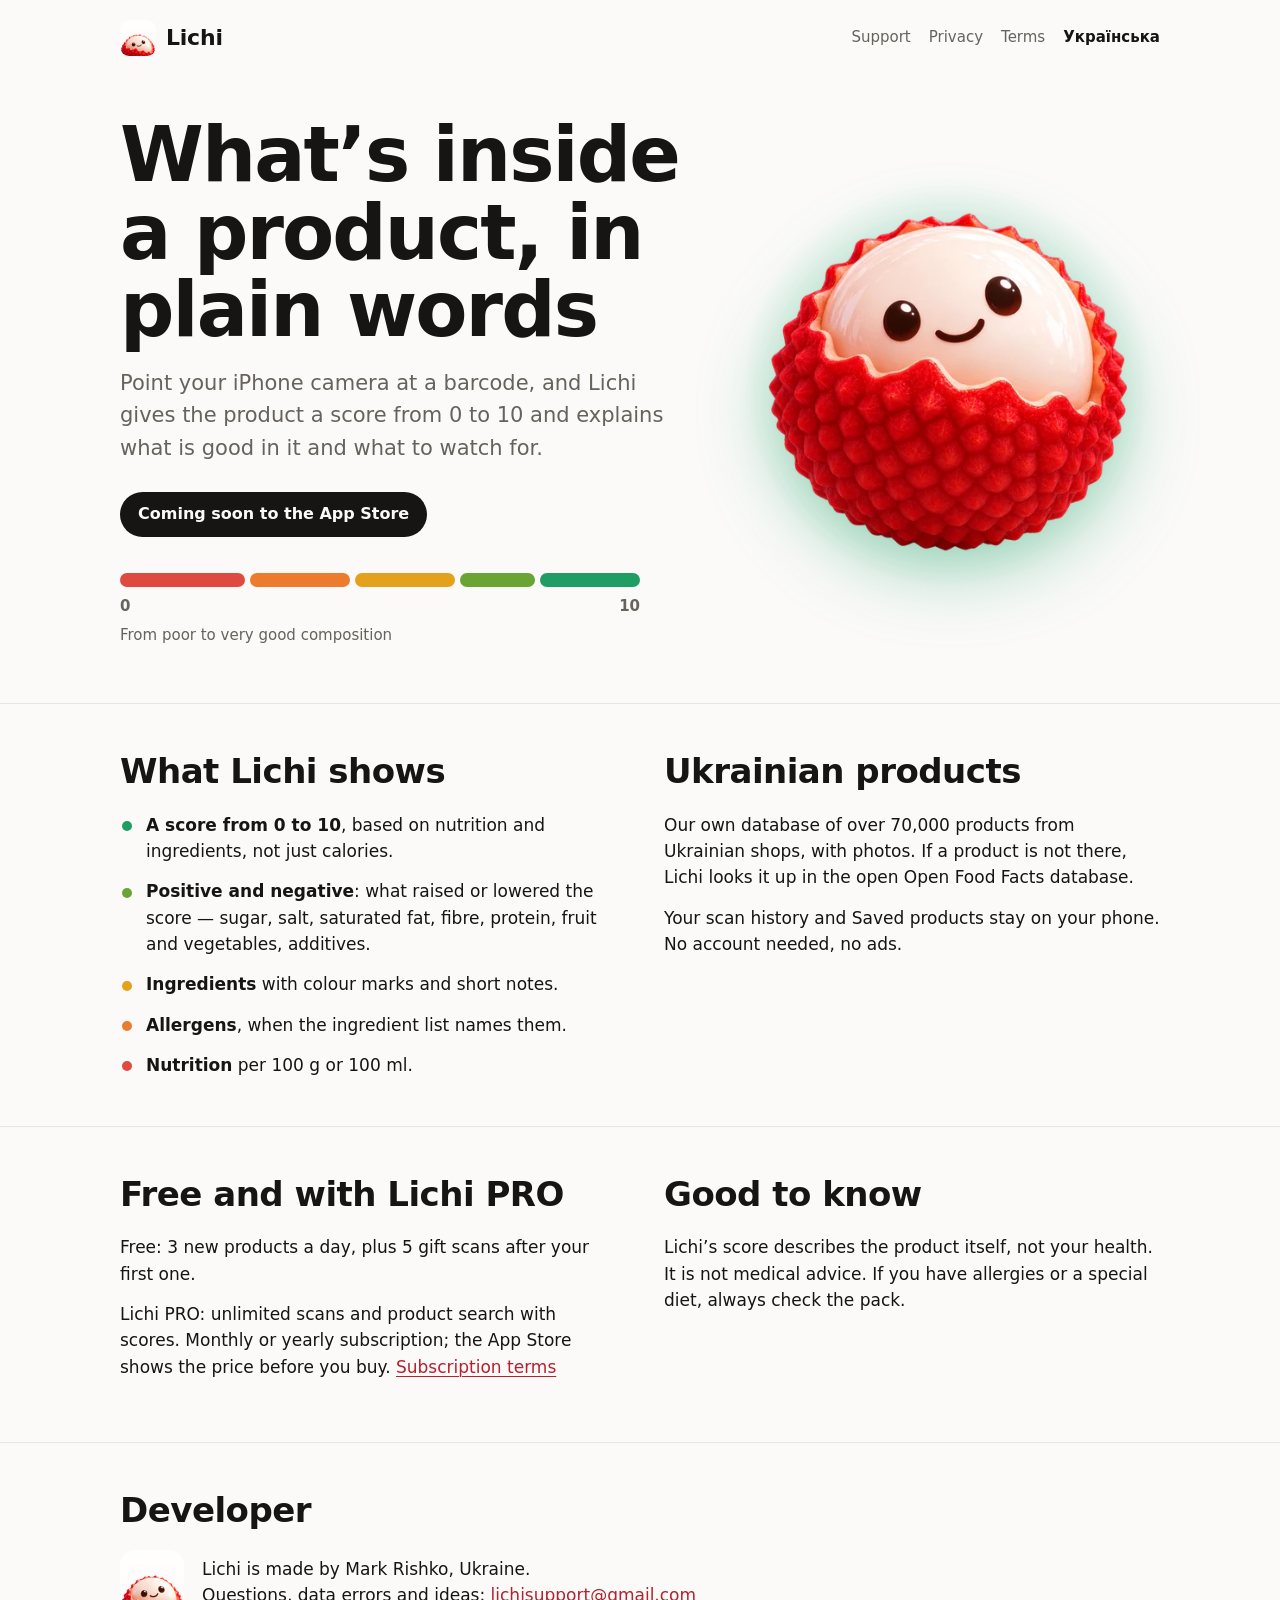
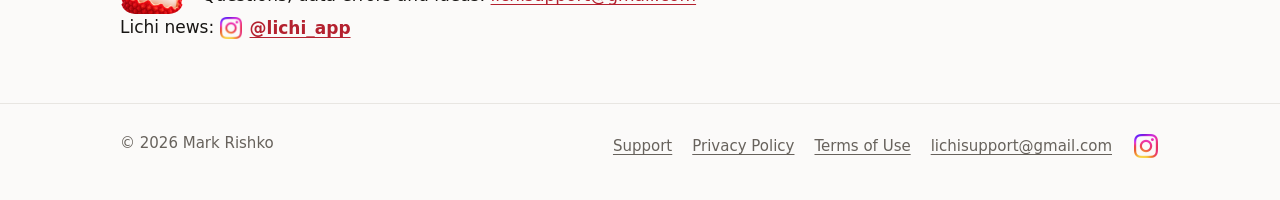
==== en/index.html @ 20ff61d8 "Instagram as a clickable icon, shorter home title The Instagram link uses the official gradient glyp" ====
<!doctype html>
<html lang="en">
<head>
<meta charset="utf-8">
<meta name="viewport" content="width=device-width, initial-scale=1">
<title>Lichi — food ingredient scanner</title>
<meta name="description" content="Point your camera at a barcode: Lichi gives the product a 0–10 ingredient score and explains it in plain words.">
<link rel="canonical" href="https://excrapt.github.io/lichi/en/">
<link rel="alternate" hreflang="uk" href="https://excrapt.github.io/lichi/">
<link rel="alternate" hreflang="en" href="https://excrapt.github.io/lichi/en/">
<link rel="alternate" hreflang="x-default" href="https://excrapt.github.io/lichi/">
<meta property="og:title" content="Lichi — food ingredient scanner">
<meta property="og:description" content="Point your camera at a barcode: Lichi gives the product a 0–10 ingredient score and explains it in plain words.">
<meta property="og:image" content="https://excrapt.github.io/lichi/assets/og.png">
<meta property="og:url" content="https://excrapt.github.io/lichi/en/">
<meta property="og:type" content="website">
<meta name="theme-color" content="#FBFAF9" media="(prefers-color-scheme: light)">
<meta name="theme-color" content="#0F0E0D" media="(prefers-color-scheme: dark)">
<link rel="icon" type="image/png" sizes="64x64" href="../favicon.png">
<link rel="icon" type="image/png" sizes="32x32" href="../assets/favicon-32.png">
<link rel="apple-touch-icon" href="../assets/apple-touch-icon.png">
<link rel="stylesheet" href="../assets/style.css">
</head>
<body>
<header class="site-head">
  <div class="wrap">
    <a class="brand" href="./"><img src="../assets/icon-96.png" alt="" width="36" height="36">Lichi</a>
    <nav class="site-nav" aria-label="Sections"><a href="support.html">Support</a><a href="privacy.html">Privacy</a><a href="terms.html">Terms</a><a class="lang" href="../" hreflang="uk" lang="uk">Українська</a></nav>
  </div>
</header>
<main id="main">

<section class="hero">
  <div class="wrap">
    <div>
      <h1>What’s inside a product, in plain words</h1>
      <p class="lead">Point your iPhone camera at a barcode, and Lichi gives the product a score from 0 to 10 and explains what is good in it and what to watch for.</p>
      <span class="soon">Coming soon to the App Store</span>
      <div class="scale" role="img" aria-label="Score scale from 0 to 10: poor, questionable, compromise, good and very good composition">
        <div class="scale-bar"><span class="poor"></span><span class="weak"></span><span class="mid"></span><span class="good"></span><span class="best"></span></div>
        <div class="scale-nums"><span>0</span><span>10</span></div>
        <p class="scale-note">From poor to very good composition</p>
      </div>
    </div>
    <div class="hero-art">
      <picture><source srcset="../assets/lichi.webp" type="image/webp"><img src="../assets/lichi.png" alt="The Lichi mascot" width="440" height="440"></picture>
    </div>
  </div>
</section>

<section class="block">
  <div class="wrap cols">
    <div>
      <h2>What Lichi shows</h2>
      <ul class="points">
        <li><b>A score from 0 to 10</b>, based on nutrition and ingredients, not just calories.</li>
        <li><b>Positive and negative</b>: what raised or lowered the score — sugar, salt, saturated fat, fibre, protein, fruit and vegetables, additives.</li>
        <li><b>Ingredients</b> with colour marks and short notes.</li>
        <li><b>Allergens</b>, when the ingredient list names them.</li>
        <li><b>Nutrition</b> per 100 g or 100 ml.</li>
      </ul>
    </div>
    <div>
      <h2>Ukrainian products</h2>
      <p>Our own database of over 70,000 products from Ukrainian shops, with photos. If a product is not there, Lichi looks it up in the open Open Food Facts database.</p>
      <p>Your scan history and Saved products stay on your phone. No account needed, no ads.</p>
    </div>
  </div>
</section>

<section class="block">
  <div class="wrap cols">
    <div>
      <h2>Free and with Lichi PRO</h2>
      <p>Free: 3 new products a day, plus 5 gift scans after your first one.</p>
      <p>Lichi PRO: unlimited scans and product search with scores. Monthly or yearly subscription; the App Store shows the price before you buy. <a href="terms.html#pro">Subscription terms</a></p>
    </div>
    <div>
      <h2>Good to know</h2>
      <p>Lichi’s score describes the product itself, not your health. It is not medical advice. If you have allergies or a special diet, always check the pack.</p>
    </div>
  </div>
</section>

<section class="block">
  <div class="wrap">
    <h2>Developer</h2>
    <div class="dev">
      <img src="../assets/icon-96.png" alt="" width="64" height="64">
      <p>Lichi is made by Mark Rishko, Ukraine.<br>Questions, data errors and ideas: <a href="mailto:lichisupport@gmail.com">lichisupport@gmail.com</a></p>
    </div>
    <p class="social">Lichi news: <a class="ig" href="https://www.instagram.com/lichi_app/"><img src="../assets/instagram.png" alt="Instagram" width="22" height="22"><span>@lichi_app</span></a></p>
  </div>
</section>

</main>
<footer class="site-foot">
  <div class="wrap">
    <span>© 2026 Mark Rishko</span>
    <nav aria-label="Documents"><a href="support.html">Support</a><a href="privacy.html">Privacy Policy</a><a href="terms.html">Terms of Use</a><a href="mailto:lichisupport@gmail.com">lichisupport@gmail.com</a><a class="ig-only" href="https://www.instagram.com/lichi_app/"><img src="../assets/instagram.png" alt="Instagram @lichi_app" width="24" height="24"></a></nav>
  </div>
</footer>
</body>
</html>
---- assets/style.css ----
/* Lichi site — same palette as the app (src/config/theme.ts, src/domain/scoring/band.ts). */
:root {
  --bg: #FBFAF9;
  --surface: #FFFFFF;
  --ink: #171513;
  --muted: #67625C;
  --line: #E8E6E2;
  --soft: #F3F2EF;
  --lychee: #D3283B;
  --link: #B4212F;
  --band-poor: #DF4A40;
  --band-weak: #EC7B2E;
  --band-mid: #E4A11B;
  --band-good: #6AA534;
  --band-best: #1F9D63;
  --glow: rgba(52, 184, 122, 0.55);
  --glow-soft: rgba(52, 184, 122, 0.22);
  --glow-shadow: rgba(31, 157, 99, 0.40);
  --round: ui-rounded, "SF Pro Rounded", "Nunito", system-ui, -apple-system, "Segoe UI", Roboto, sans-serif;
  --text: system-ui, -apple-system, "SF Pro Text", "Segoe UI", Roboto, "Helvetica Neue", Arial, sans-serif;
  color-scheme: light dark;
}

@media (prefers-color-scheme: dark) {
  :root {
    --bg: #0F0E0D;
    --surface: #1B1917;
    --ink: #F4F1ED;
    --muted: #ABA49C;
    --line: #332F2B;
    --soft: #272421;
    --lychee: #F2566A;
    --link: #FF8A97;
    --glow: rgba(52, 184, 122, 0.50);
    --glow-soft: rgba(52, 184, 122, 0.18);
    --glow-shadow: rgba(52, 184, 122, 0.38);
  }
}

* { box-sizing: border-box; }

html { -webkit-text-size-adjust: 100%; }

body {
  margin: 0;
  background: var(--bg);
  color: var(--ink);
  font-family: var(--text);
  font-size: 17px;
  line-height: 1.55;
  -webkit-font-smoothing: antialiased;
}

a { color: var(--link); text-underline-offset: 0.18em; text-decoration-thickness: 1px; }
a:hover { text-decoration-thickness: 2px; }
a:focus-visible, summary:focus-visible { outline: 3px solid var(--lychee); outline-offset: 3px; border-radius: 6px; }

.wrap { width: min(100% - 32px, 1040px); margin-inline: auto; }
.prose-wrap { width: min(100% - 32px, 680px); margin-inline: auto; }

/* Header */
.site-head { padding: 20px 0; }
.site-head .wrap { display: flex; align-items: center; justify-content: space-between; gap: 16px; flex-wrap: wrap; }
.brand { display: inline-flex; align-items: center; gap: 10px; color: var(--ink); text-decoration: none; font-family: var(--round); font-weight: 800; font-size: 22px; letter-spacing: -0.01em; }
.brand img { width: 36px; height: 36px; border-radius: 9px; }
.site-nav { display: flex; flex-wrap: wrap; gap: 6px 18px; font-size: 15px; }
.site-nav a { color: var(--muted); text-decoration: none; }
.site-nav a:hover, .site-nav a[aria-current="page"] { color: var(--ink); }
.site-nav .lang { color: var(--ink); font-weight: 600; }

/* Hero */
.hero { padding: 40px 0 56px; }
.hero .wrap { display: grid; grid-template-columns: 1.15fr 0.85fr; gap: 40px; align-items: center; }
.hero h1 { font-family: var(--round); font-weight: 800; font-size: clamp(44px, 7vw, 76px); line-height: 1.02; letter-spacing: -0.025em; margin: 0 0 18px; }
.hero .lead { font-size: clamp(18px, 2.2vw, 21px); color: var(--muted); margin: 0 0 28px; max-width: 32em; }
/* The mascot smiles, so its glow takes the colour of a very good score (band «very_good»). */
.hero-art { justify-self: center; width: min(100%, 380px); position: relative; }
.hero-art::before { content: ""; position: absolute; inset: -4%; border-radius: 50%; background: radial-gradient(closest-side, var(--glow) 0%, var(--glow-soft) 55%, transparent 100%); }
.hero-art img { position: relative; width: 100%; height: auto; display: block; filter: drop-shadow(0 22px 36px var(--glow-shadow)); }
.soon { display: inline-block; font-family: var(--round); font-weight: 700; font-size: 16px; padding: 10px 18px; border-radius: 999px; background: var(--ink); color: var(--bg); }

/* The 0–10 scale: the one bold thing on the page */
.scale { margin: 36px 0 0; max-width: 520px; }
.scale-bar { display: flex; gap: 5px; height: 14px; }
.scale-bar span { border-radius: 7px; }
.scale-bar .poor { flex: 25; background: var(--band-poor); }
.scale-bar .weak { flex: 20; background: var(--band-weak); }
.scale-bar .mid { flex: 20; background: var(--band-mid); }
.scale-bar .good { flex: 15; background: var(--band-good); }
.scale-bar .best { flex: 20; background: var(--band-best); }
.scale-nums { display: flex; justify-content: space-between; font-family: var(--round); font-weight: 700; font-size: 15px; color: var(--muted); margin-top: 8px; }
.scale-note { font-size: 15px; color: var(--muted); margin: 6px 0 0; }

/* Content blocks on the home page */
.block { padding: 48px 0; border-top: 1px solid var(--line); }
.block h2 { font-family: var(--round); font-weight: 800; font-size: clamp(26px, 3.4vw, 34px); line-height: 1.15; letter-spacing: -0.015em; margin: 0 0 20px; }
.block p { margin: 0 0 14px; max-width: 40em; }
.cols { display: grid; grid-template-columns: repeat(2, minmax(0, 1fr)); gap: 28px 48px; }
.points { list-style: none; margin: 0; padding: 0; display: grid; gap: 14px; max-width: 44em; }
.points li { position: relative; padding-left: 26px; }
.points li::before { content: ""; position: absolute; left: 2px; top: 0.55em; width: 10px; height: 10px; border-radius: 50%; background: var(--dot, var(--band-best)); }
.points li:nth-child(5n+1) { --dot: var(--band-best); }
.points li:nth-child(5n+2) { --dot: var(--band-good); }
.points li:nth-child(5n+3) { --dot: var(--band-mid); }
.points li:nth-child(5n+4) { --dot: var(--band-weak); }
.points li:nth-child(5n+5) { --dot: var(--band-poor); }
.points b { font-weight: 650; }
.dev { display: flex; gap: 18px; align-items: center; }
.dev img { width: 64px; height: 64px; border-radius: 15px; flex: none; }
.dev p { margin: 0; }
.muted { color: var(--muted); }

/* Legal and support pages */
.doc { padding: 24px 0 56px; }
.doc h1 { font-family: var(--round); font-weight: 800; font-size: clamp(34px, 5vw, 46px); line-height: 1.08; letter-spacing: -0.02em; margin: 8px 0 6px; }
.doc .updated { color: var(--muted); font-size: 15px; margin: 0 0 28px; }
.doc .intro { font-size: 19px; margin: 0 0 24px; }
.doc h2 { font-family: var(--round); font-weight: 750; font-size: 23px; line-height: 1.25; margin: 36px 0 10px; }
.doc p, .doc ul { margin: 0 0 14px; }
.doc ul { padding-left: 22px; }
.doc li { margin-bottom: 6px; }
.summary { background: var(--surface); border: 1px solid var(--line); border-radius: 18px; padding: 18px 22px; margin: 0 0 8px; }
.summary ul { margin: 0; }
.contact { background: var(--soft); border-radius: 18px; padding: 18px 22px; margin: 0 0 24px; }
.contact p { margin: 0; }
.contact a { font-weight: 650; }

details { border-bottom: 1px solid var(--line); padding: 14px 0; }
.faq details:first-child { border-top: 1px solid var(--line); }
summary { cursor: pointer; font-weight: 650; list-style: none; position: relative; padding-right: 32px; }
summary::-webkit-details-marker { display: none; }
summary::after { content: "+"; position: absolute; right: 4px; top: -2px; font-family: var(--round); font-size: 22px; font-weight: 600; color: var(--muted); }
details[open] summary::after { content: "−"; }
details p { margin: 10px 0 2px; color: var(--ink); }

/* Instagram: the official glyph from Meta's brand pack (IG_brand_asset_pack_2023, gradient), unaltered. */
.ig { display: inline-flex; align-items: center; gap: 8px; vertical-align: middle; font-weight: 600; }
.ig img { width: 22px; height: 22px; display: block; }
.social { margin: 18px 0 0; }
.site-foot nav { align-items: center; }
.ig-only { display: inline-flex; padding: 2px; border-radius: 8px; }
.ig-only img { width: 24px; height: 24px; display: block; }

/* Footer */
.site-foot { border-top: 1px solid var(--line); padding: 28px 0 40px; font-size: 15px; color: var(--muted); }
.site-foot .wrap { display: flex; flex-wrap: wrap; gap: 10px 28px; justify-content: space-between; }
.site-foot nav { display: flex; flex-wrap: wrap; gap: 8px 20px; }
.site-foot a { color: var(--muted); }

@media (max-width: 760px) {
  body { font-size: 16px; }
  .hero { padding: 16px 0 40px; }
  .hero .wrap { grid-template-columns: 1fr; gap: 8px; }
  .hero-art { order: -1; width: 200px; justify-self: start; }
  .cols { grid-template-columns: 1fr; }
  .block { padding: 36px 0; }
}

@media (prefers-reduced-motion: no-preference) {
  .scale-bar span { transform-origin: left center; animation: grow 700ms cubic-bezier(.2, .8, .2, 1) both; }
  .scale-bar span:nth-child(2) { animation-delay: 80ms; }
  .scale-bar span:nth-child(3) { animation-delay: 160ms; }
  .scale-bar span:nth-child(4) { animation-delay: 240ms; }
  .scale-bar span:nth-child(5) { animation-delay: 320ms; }
}
@keyframes grow { from { transform: scaleX(0); opacity: 0; } to { transform: scaleX(1); opacity: 1; } }
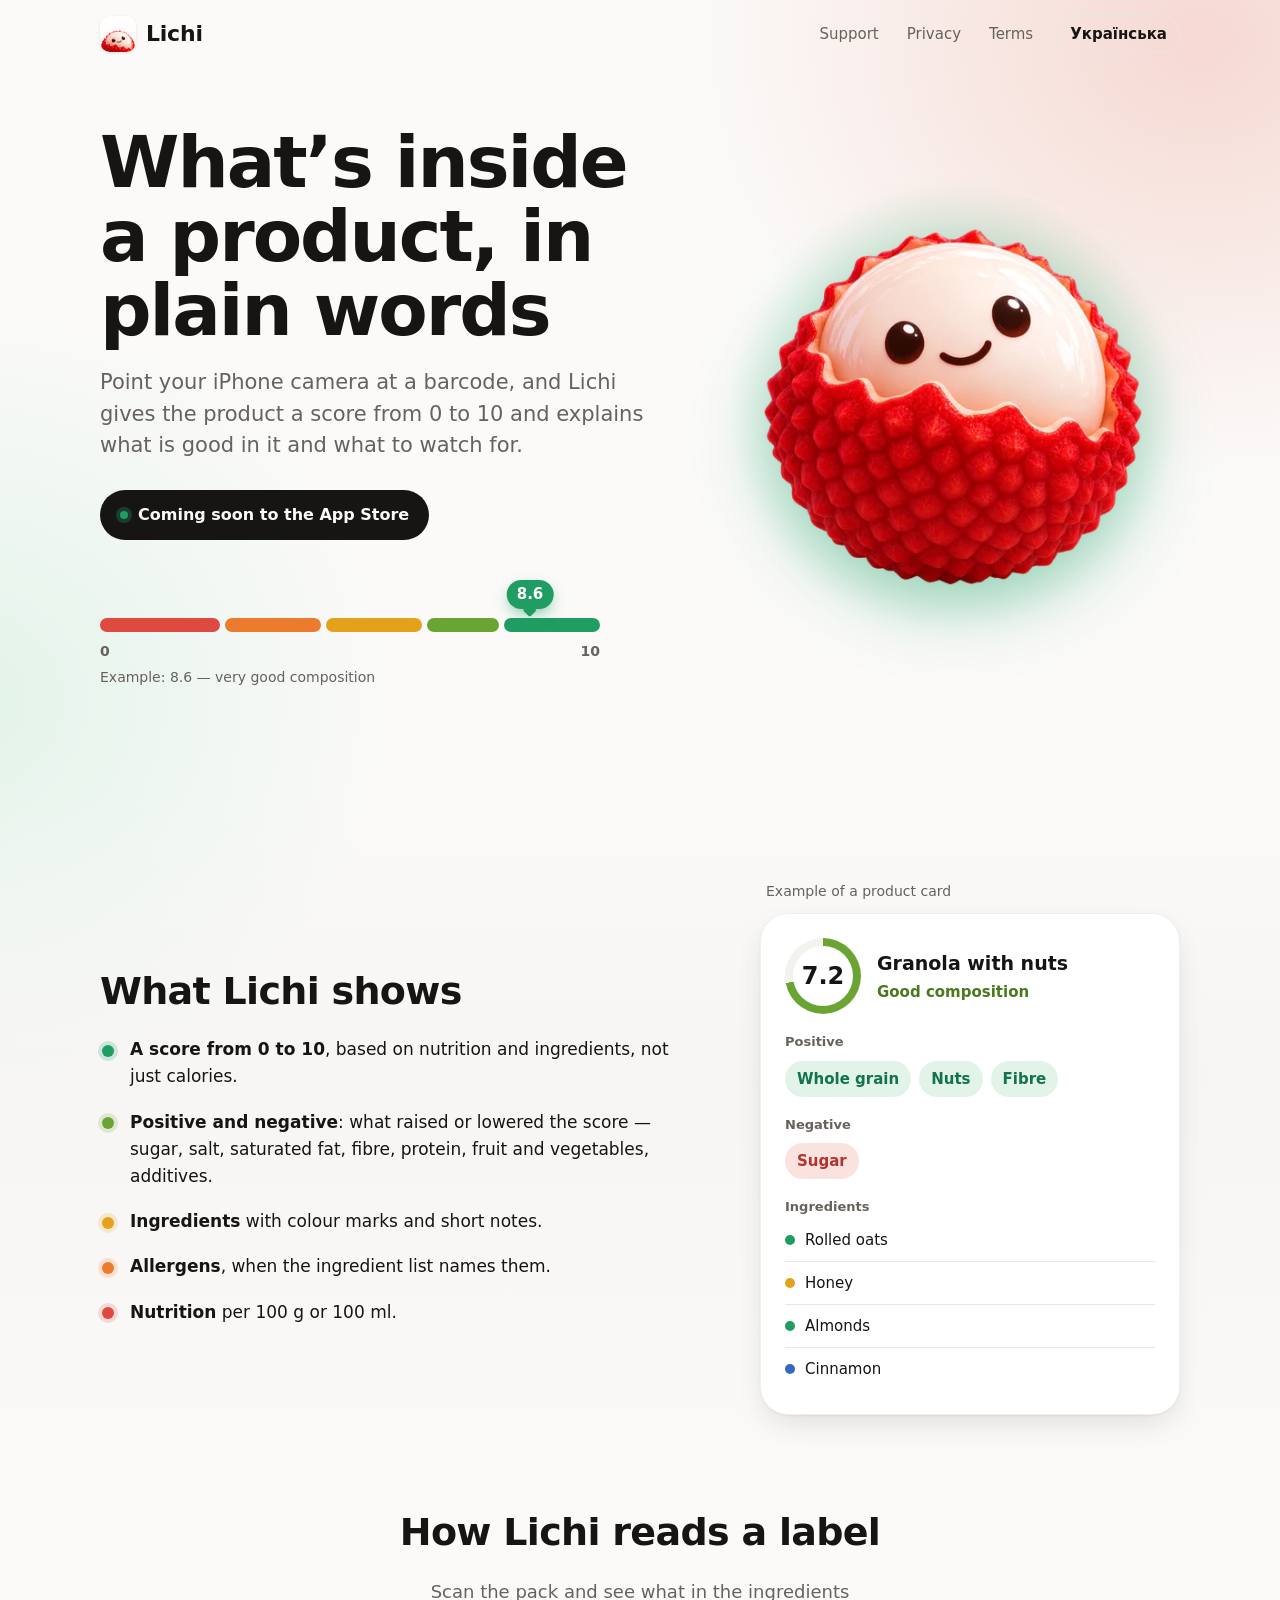
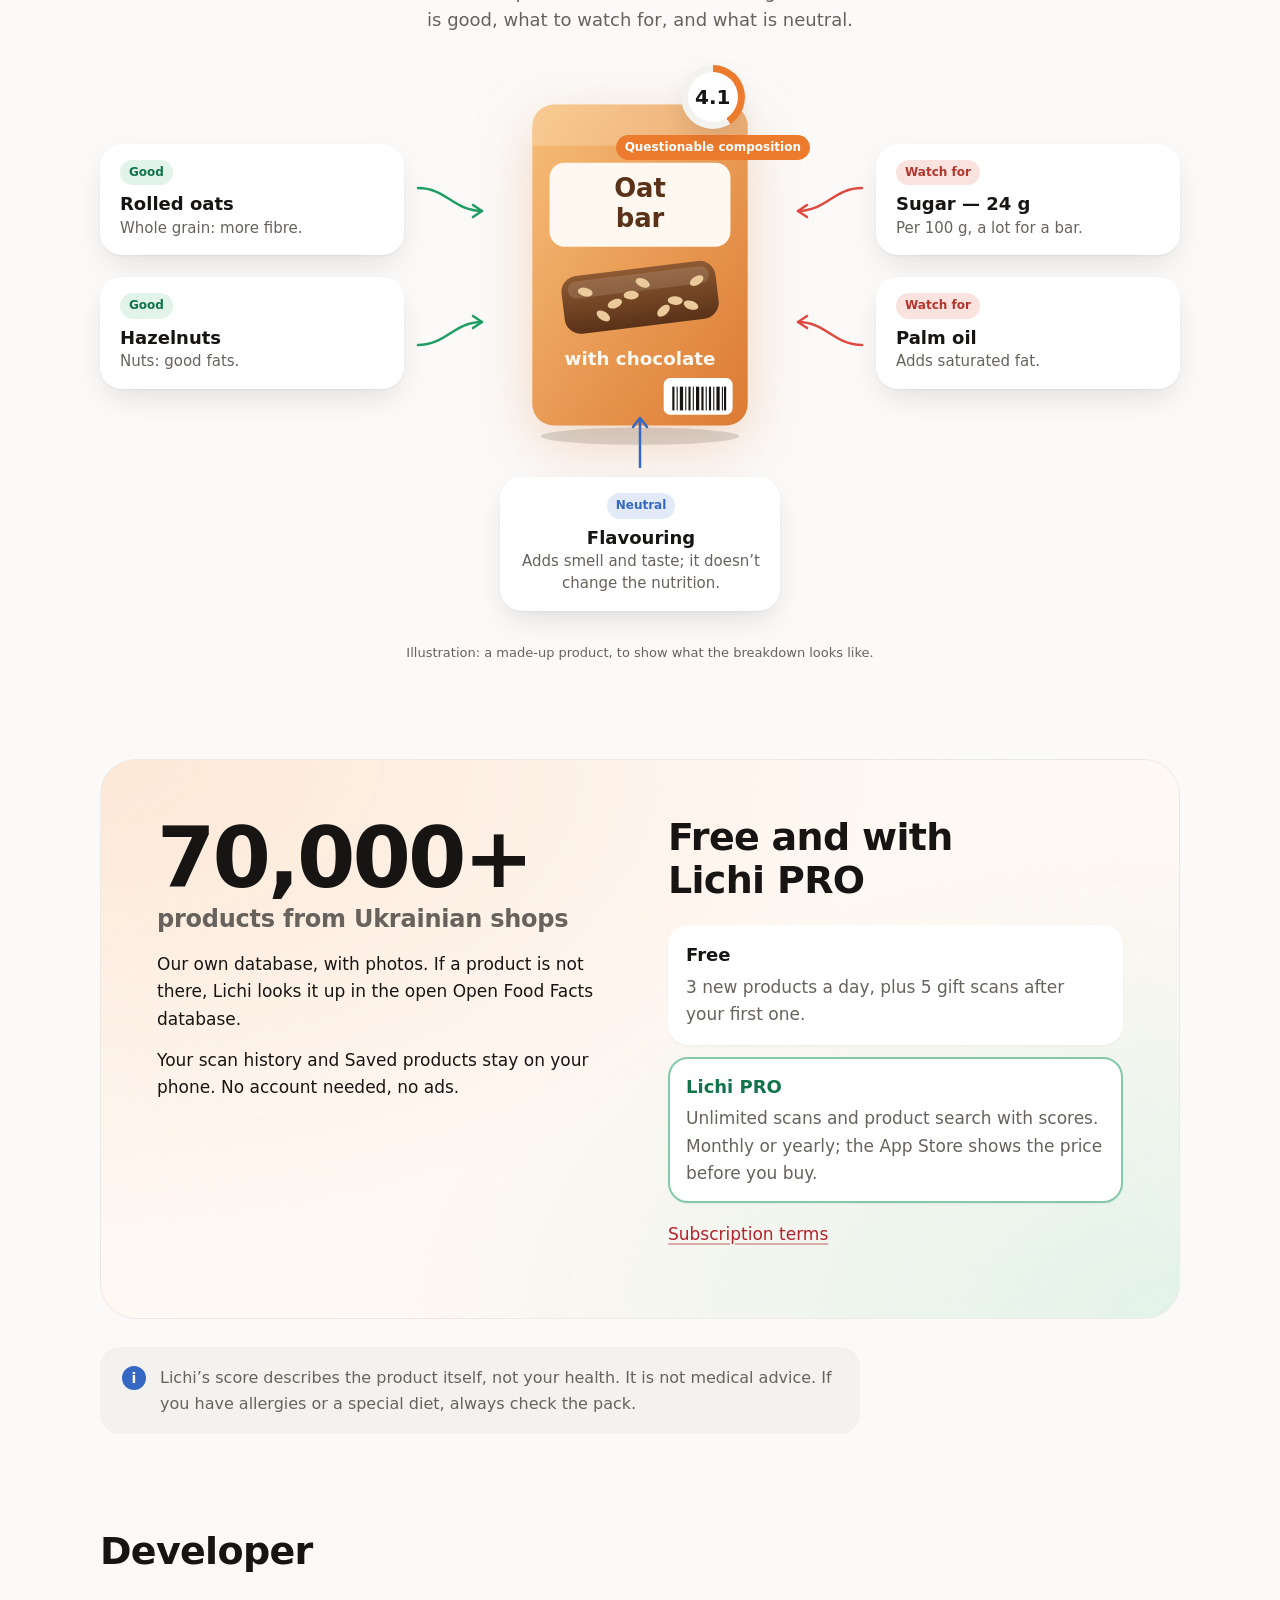
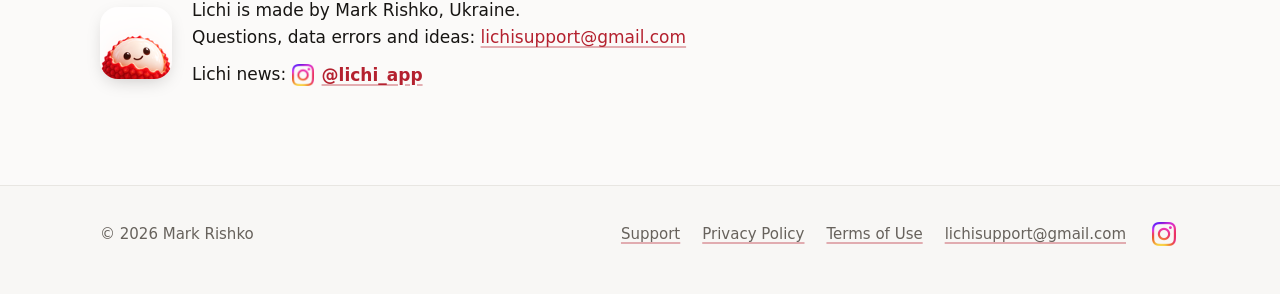
==== commit a0aeef01: "Livelier site: scan-to-score hero, ingredient breakdown illustration, example card - Hero: the masco" ====
--- a/en/index.html
+++ b/en/index.html
@@ -20,76 +20,136 @@
 <link rel="icon" type="image/png" sizes="32x32" href="../assets/favicon-32.png">
 <link rel="apple-touch-icon" href="../assets/apple-touch-icon.png">
 <link rel="stylesheet" href="../assets/style.css">
+<script>document.documentElement.classList.add('js')</script>
 </head>
-<body>
+<body class="page-index">
 <header class="site-head">
   <div class="wrap">
     <a class="brand" href="./"><img src="../assets/icon-96.png" alt="" width="36" height="36">Lichi</a>
-    <nav class="site-nav" aria-label="Sections"><a href="support.html">Support</a><a href="privacy.html">Privacy</a><a href="terms.html">Terms</a><a class="lang" href="../" hreflang="uk" lang="uk">Українська</a></nav>
+    <nav class="site-nav" aria-label="Sections"><a href="support.html">Support</a><a href="privacy.html">Privacy</a><a href="terms.html">Terms</a></nav>
+    <a class="lang" href="../" hreflang="uk" lang="uk">Українська</a>
   </div>
 </header>
 <main id="main">
 
 <section class="hero">
-  <div class="wrap">
-    <div>
+  <div class="wrap hero-grid">
+    <div class="hero-copy">
       <h1>What’s inside a product, in plain words</h1>
       <p class="lead">Point your iPhone camera at a barcode, and Lichi gives the product a score from 0 to 10 and explains what is good in it and what to watch for.</p>
       <span class="soon">Coming soon to the App Store</span>
-      <div class="scale" role="img" aria-label="Score scale from 0 to 10: poor, questionable, compromise, good and very good composition">
-        <div class="scale-bar"><span class="poor"></span><span class="weak"></span><span class="mid"></span><span class="good"></span><span class="best"></span></div>
+      <div class="scale" role="img" aria-label="Score scale from 0 to 10: poor, questionable, compromise, good and very good composition. Example: 8.6 — very good composition">
+        <div class="scale-track">
+          <div class="scale-bar"><span class="poor"></span><span class="weak"></span><span class="mid"></span><span class="good"></span><span class="best"></span></div>
+          <span class="marker" style="--at:86%"><b>8.6</b></span>
+        </div>
         <div class="scale-nums"><span>0</span><span>10</span></div>
-        <p class="scale-note">From poor to very good composition</p>
+        <p class="scale-note">Example: 8.6 — very good composition</p>
       </div>
     </div>
     <div class="hero-art">
       <picture><source srcset="../assets/lichi.webp" type="image/webp"><img src="../assets/lichi.png" alt="The Lichi mascot" width="440" height="440"></picture>
+      <span class="scan-line" aria-hidden="true"></span>
     </div>
   </div>
 </section>
 
-<section class="block">
-  <div class="wrap cols">
+<section class="block features">
+  <div class="wrap feat-grid">
     <div>
       <h2>What Lichi shows</h2>
-      <ul class="points">
-        <li><b>A score from 0 to 10</b>, based on nutrition and ingredients, not just calories.</li>
-        <li><b>Positive and negative</b>: what raised or lowered the score — sugar, salt, saturated fat, fibre, protein, fruit and vegetables, additives.</li>
-        <li><b>Ingredients</b> with colour marks and short notes.</li>
-        <li><b>Allergens</b>, when the ingredient list names them.</li>
-        <li><b>Nutrition</b> per 100 g or 100 ml.</li>
-      </ul>
+      <ul class="points"><li><b>A score from 0 to 10</b>, based on nutrition and ingredients, not just calories.</li><li><b>Positive and negative</b>: what raised or lowered the score — sugar, salt, saturated fat, fibre, protein, fruit and vegetables, additives.</li><li><b>Ingredients</b> with colour marks and short notes.</li><li><b>Allergens</b>, when the ingredient list names them.</li><li><b>Nutrition</b> per 100 g or 100 ml.</li></ul>
     </div>
-    <div>
-      <h2>Ukrainian products</h2>
-      <p>Our own database of over 70,000 products from Ukrainian shops, with photos. If a product is not there, Lichi looks it up in the open Open Food Facts database.</p>
-      <p>Your scan history and Saved products stay on your phone. No account needed, no ads.</p>
-    </div>
+    <figure class="example" data-reveal>
+      <figcaption>Example of a product card</figcaption>
+      <div class="ex-card">
+        <div class="ex-top">
+          <div class="ring" style="--score:72"><span>7.2</span></div>
+          <div>
+            <p class="ex-name">Granola with nuts</p>
+            <p class="ex-band">Good composition</p>
+          </div>
+        </div>
+        <p class="ex-h">Positive</p>
+        <ul class="ex-list plus"><li style="--i:0">Whole grain</li><li style="--i:1">Nuts</li><li style="--i:2">Fibre</li></ul>
+        <p class="ex-h">Negative</p>
+        <ul class="ex-list minus"><li style="--i:3">Sugar</li></ul>
+        <p class="ex-h">Ingredients</p>
+        <ul class="ex-ingr"><li style="--i:4"><i class="dot green"></i>Rolled oats</li><li style="--i:5"><i class="dot amber"></i>Honey</li><li style="--i:6"><i class="dot green"></i>Almonds</li><li style="--i:7"><i class="dot blue"></i>Cinnamon</li></ul>
+      </div>
+    </figure>
   </div>
 </section>
 
-<section class="block">
-  <div class="wrap cols">
-    <div>
-      <h2>Free and with Lichi PRO</h2>
-      <p>Free: 3 new products a day, plus 5 gift scans after your first one.</p>
-      <p>Lichi PRO: unlimited scans and product search with scores. Monthly or yearly subscription; the App Store shows the price before you buy. <a href="terms.html#pro">Subscription terms</a></p>
+
+<section class="block anatomy">
+  <div class="wrap">
+    <h2>How Lichi reads a label</h2>
+    <p class="sub">Scan the pack and see what in the ingredients is good, what to watch for, and what is neutral.</p>
+    <div class="anat" data-reveal>
+      <ul class="anat-side anat-left"><li class="call good top" style="--i:0"><span class="tag">Good</span><b>Rolled oats</b><span class="call-note">Whole grain: more fibre.</span><svg class="arw" viewBox="0 0 72 40" aria-hidden="true"><path pathLength="1" d="M2 8 C 30 8, 38 31, 66 31"/><path class="head" pathLength="1" d="M57 25 L66 31 L57 37"/></svg></li><li class="call good low" style="--i:1"><span class="tag">Good</span><b>Hazelnuts</b><span class="call-note">Nuts: good fats.</span><svg class="arw" viewBox="0 0 72 40" aria-hidden="true"><path pathLength="1" d="M2 32 C 30 32, 38 9, 66 9"/><path class="head" pathLength="1" d="M57 3 L66 9 L57 15"/></svg></li></ul>
+      <div class="anat-pack">
+        <svg class="pack-svg" viewBox="0 0 260 340" role="img" aria-label="A pack of an oat bar with chocolate">
+        <defs>
+          <linearGradient id="pk" x1="0" y1="0" x2="1" y2="1"><stop offset="0" stop-color="#F6BE78"/><stop offset="1" stop-color="#DC7A33"/></linearGradient>
+          <linearGradient id="br" x1="0" y1="0" x2="0" y2="1"><stop offset="0" stop-color="#8E5A33"/><stop offset="1" stop-color="#5A3218"/></linearGradient>
+        </defs>
+        <ellipse cx="130" cy="328" rx="92" ry="8" fill="rgba(23,21,19,.14)"/>
+        <rect x="30" y="20" width="200" height="298" rx="20" fill="url(#pk)"/>
+        <path d="M30 40 Q30 20 50 20 H210 Q230 20 230 40 V58 H30 Z" fill="rgba(255,255,255,.2)"/>
+        <rect x="46" y="74" width="168" height="78" rx="14" fill="#FFF8F0"/>
+        <text x="130" y="106" text-anchor="middle" class="pk-t1">Oat</text>
+        <text x="130" y="134" text-anchor="middle" class="pk-t1">bar</text>
+        <g transform="translate(58 172) rotate(-7 72 26)">
+          <rect width="144" height="54" rx="15" fill="url(#br)"/>
+          <rect x="6" y="5" width="132" height="16" rx="8" fill="rgba(255,255,255,.12)"/>
+          <g fill="#EBCB9C"><ellipse cx="22" cy="16" rx="7" ry="4" transform="rotate(20 22 16)"/><ellipse cx="48" cy="30" rx="7" ry="4" transform="rotate(-15 48 30)"/><ellipse cx="76" cy="14" rx="7" ry="4" transform="rotate(30 76 14)"/><ellipse cx="104" cy="34" rx="7" ry="4" transform="rotate(10 104 34)"/><ellipse cx="126" cy="18" rx="7" ry="4" transform="rotate(-25 126 18)"/><ellipse cx="36" cy="40" rx="7" ry="4" transform="rotate(40 36 40)"/><ellipse cx="92" cy="42" rx="7" ry="4" transform="rotate(-35 92 42)"/><ellipse cx="64" cy="24" rx="7" ry="4" transform="rotate(5 64 24)"/><ellipse cx="118" cy="40" rx="7" ry="4" transform="rotate(25 118 40)"/></g>
+        </g>
+        <text x="130" y="262" text-anchor="middle" class="pk-t2">with chocolate</text>
+        <g transform="translate(152 274)"><rect width="64" height="34" rx="6" fill="#fff"/><g fill="#171513"><rect x="8" y="8" width="2" height="22" /><rect x="12" y="8" width="1" height="22" /><rect x="15" y="8" width="3" height="22" /><rect x="20" y="8" width="1" height="22" /><rect x="23" y="8" width="2" height="22" /><rect x="27" y="8" width="1" height="22" /><rect x="30" y="8" width="3" height="22" /><rect x="35" y="8" width="2" height="22" /><rect x="39" y="8" width="1" height="22" /><rect x="42" y="8" width="2" height="22" /><rect x="46" y="8" width="1" height="22" /><rect x="49" y="8" width="3" height="22" /><rect x="54" y="8" width="1" height="22" /><rect x="56" y="8" width="2" height="22" /></g></g>
+      </svg>
+        <span class="scan-line" aria-hidden="true"></span>
+        <div class="pack-score"><span class="ring ring-weak" style="--score:41"><span>4.1</span></span><span class="pack-band">Questionable composition</span></div>
+      </div>
+      <ul class="anat-side anat-right"><li class="call bad top" style="--i:2"><span class="tag">Watch for</span><b>Sugar — 24 g</b><span class="call-note">Per 100 g, a lot for a bar.</span><svg class="arw" viewBox="0 0 72 40" aria-hidden="true"><path pathLength="1" d="M2 8 C 30 8, 38 31, 66 31"/><path class="head" pathLength="1" d="M57 25 L66 31 L57 37"/></svg></li><li class="call bad low" style="--i:3"><span class="tag">Watch for</span><b>Palm oil</b><span class="call-note">Adds saturated fat.</span><svg class="arw" viewBox="0 0 72 40" aria-hidden="true"><path pathLength="1" d="M2 32 C 30 32, 38 9, 66 9"/><path class="head" pathLength="1" d="M57 3 L66 9 L57 15"/></svg></li></ul>
+      <ul class="anat-bottom"><li class="call neutral up" style="--i:4"><span class="tag">Neutral</span><b>Flavouring</b><span class="call-note">Adds smell and taste; it doesn’t change the nutrition.</span><svg class="arw" viewBox="0 0 40 56" aria-hidden="true"><path pathLength="1" d="M20 54 L20 6"/><path class="head" pathLength="1" d="M13 14 L20 5 L27 14"/></svg></li></ul>
     </div>
-    <div>
-      <h2>Good to know</h2>
-      <p>Lichi’s score describes the product itself, not your health. It is not medical advice. If you have allergies or a special diet, always check the pack.</p>
-    </div>
+    <p class="anat-note">Illustration: a made-up product, to show what the breakdown looks like.</p>
   </div>
 </section>
 
-<section class="block">
+<section class="block sheet-block">
+  <div class="wrap">
+    <div class="sheet">
+      <div class="sheet-db">
+        <p class="big-num">70,000+</p>
+        <h2 class="num-h">products from Ukrainian shops</h2>
+        <p>Our own database, with photos. If a product is not there, Lichi looks it up in the open Open Food Facts database.</p>
+        <p>Your scan history and Saved products stay on your phone. No account needed, no ads.</p>
+      </div>
+      <div class="sheet-pro">
+        <h2>Free and with Lichi PRO</h2>
+        <dl class="plans">
+          <div><dt>Free</dt><dd>3 new products a day, plus 5 gift scans after your first one.</dd></div>
+          <div class="pro"><dt>Lichi PRO</dt><dd>Unlimited scans and product search with scores. Monthly or yearly; the App Store shows the price before you buy.</dd></div>
+        </dl>
+        <p><a href="terms.html#pro">Subscription terms</a></p>
+      </div>
+    </div>
+    <p class="note">Lichi’s score describes the product itself, not your health. It is not medical advice. If you have allergies or a special diet, always check the pack.</p>
+  </div>
+</section>
+
+<section class="block dev-block">
   <div class="wrap">
     <h2>Developer</h2>
     <div class="dev">
       <img src="../assets/icon-96.png" alt="" width="64" height="64">
-      <p>Lichi is made by Mark Rishko, Ukraine.<br>Questions, data errors and ideas: <a href="mailto:lichisupport@gmail.com">lichisupport@gmail.com</a></p>
+      <div>
+        <p>Lichi is made by Mark Rishko, Ukraine.<br>Questions, data errors and ideas: <a href="mailto:lichisupport@gmail.com">lichisupport@gmail.com</a></p>
+        <p class="social">Lichi news: <a class="ig" href="https://www.instagram.com/lichi_app/"><img src="../assets/instagram.png" alt="Instagram" width="22" height="22"><span>@lichi_app</span></a></p>
+      </div>
     </div>
-    <p class="social">Lichi news: <a class="ig" href="https://www.instagram.com/lichi_app/"><img src="../assets/instagram.png" alt="Instagram" width="22" height="22"><span>@lichi_app</span></a></p>
   </div>
 </section>
 
@@ -100,5 +160,18 @@
     <nav aria-label="Documents"><a href="support.html">Support</a><a href="privacy.html">Privacy Policy</a><a href="terms.html">Terms of Use</a><a href="mailto:lichisupport@gmail.com">lichisupport@gmail.com</a><a class="ig-only" href="https://www.instagram.com/lichi_app/"><img src="../assets/instagram.png" alt="Instagram @lichi_app" width="24" height="24"></a></nav>
   </div>
 </footer>
+<script>
+(function () {
+  var head = document.querySelector('.site-head');
+  var onScroll = function () { head.classList.toggle('scrolled', window.scrollY > 8); };
+  onScroll(); window.addEventListener('scroll', onScroll, { passive: true });
+  var items = document.querySelectorAll('[data-reveal]');
+  if (!('IntersectionObserver' in window)) { items.forEach(function (el) { el.classList.add('in'); }); return; }
+  var io = new IntersectionObserver(function (entries) {
+    entries.forEach(function (e) { if (e.isIntersecting) { e.target.classList.add('in'); io.unobserve(e.target); } });
+  }, { threshold: 0.3 });
+  items.forEach(function (el) { io.observe(el); });
+})();
+</script>
 </body>
 </html>
--- a/assets/style.css
+++ b/assets/style.css
@@ -1,4 +1,6 @@
-/* Lichi site — same palette as the app (src/config/theme.ts, src/domain/scoring/band.ts). */
+/* Lichi site. Palette from the app: src/config/theme.ts (bg, ink, blush, glow) and src/domain/scoring/band.ts (score bands). */
+@property --p { syntax: "<number>"; inherits: false; initial-value: 0; }
+
 :root {
   --bg: #FBFAF9;
   --surface: #FFFFFF;
@@ -6,6 +8,10 @@
   --muted: #67625C;
   --line: #E8E6E2;
   --soft: #F3F2EF;
+  --blush: #F6D9D2;
+  --peach: #FCE8D6;
+  --mint: #E2F3E9;
+  --sheet: #FFF8F3;
   --lychee: #D3283B;
   --link: #B4212F;
   --band-poor: #DF4A40;
@@ -13,12 +19,26 @@
   --band-mid: #E4A11B;
   --band-good: #6AA534;
   --band-best: #1F9D63;
+  --ink-best: #12744A;
+  --ink-good: #4A7A1E;
+  --ink-mid: #8F6100;
+  --ink-poor: #B2342B;
+  --tint-best: #E2F3E9;
+  --tint-good: #ECF4E0;
+  --tint-poor: #FAE2DF;
+  --neutral: #3468C2;
   --glow: rgba(52, 184, 122, 0.55);
   --glow-soft: rgba(52, 184, 122, 0.22);
   --glow-shadow: rgba(31, 157, 99, 0.40);
+  --card-shadow: 0 1px 2px rgba(23, 21, 19, 0.05), 0 12px 32px -8px rgba(23, 21, 19, 0.14);
+  --head-bg: rgba(251, 250, 249, 0.78);
   --round: ui-rounded, "SF Pro Rounded", "Nunito", system-ui, -apple-system, "Segoe UI", Roboto, sans-serif;
   --text: system-ui, -apple-system, "SF Pro Text", "Segoe UI", Roboto, "Helvetica Neue", Arial, sans-serif;
+  --ease-out: cubic-bezier(.2, .8, .2, 1);
+  --ease-pop: cubic-bezier(.2, .9, .25, 1.18);
+  --section: 96px;
   color-scheme: light dark;
+  interpolate-size: allow-keywords;
 }
 
 @media (prefers-color-scheme: dark) {
@@ -29,58 +49,92 @@
     --muted: #ABA49C;
     --line: #332F2B;
     --soft: #272421;
+    --blush: #3A2321;
+    --peach: #2A1F18;
+    --mint: #12261C;
+    --sheet: #171412;
     --lychee: #F2566A;
     --link: #FF8A97;
+    --ink-best: #5FD199;
+    --ink-good: #A2D46F;
+    --ink-mid: #F5C866;
+    --ink-poor: #F28D84;
+    --tint-best: rgba(52, 184, 122, 0.16);
+    --tint-good: rgba(134, 192, 76, 0.16);
+    --tint-poor: rgba(238, 106, 95, 0.16);
+    --neutral: #6F9BE6;
     --glow: rgba(52, 184, 122, 0.50);
     --glow-soft: rgba(52, 184, 122, 0.18);
     --glow-shadow: rgba(52, 184, 122, 0.38);
+    --card-shadow: 0 1px 0 rgba(255, 255, 255, 0.04) inset, 0 16px 40px -12px rgba(0, 0, 0, 0.6);
+    --head-bg: rgba(15, 14, 13, 0.72);
   }
 }
 
 * { box-sizing: border-box; }
-
-html { -webkit-text-size-adjust: 100%; }
-
+html { -webkit-text-size-adjust: 100%; scroll-behavior: smooth; scroll-padding-top: 88px; }
 body {
   margin: 0;
   background: var(--bg);
   color: var(--ink);
   font-family: var(--text);
   font-size: 17px;
-  line-height: 1.55;
+  line-height: 1.6;
   -webkit-font-smoothing: antialiased;
-}
-
-a { color: var(--link); text-underline-offset: 0.18em; text-decoration-thickness: 1px; }
-a:hover { text-decoration-thickness: 2px; }
+  text-rendering: optimizeLegibility;
+}
+img { max-width: 100%; }
+/* Soft glow fields from the app palette, painted on the page itself so nothing is cut at a section edge */
+body.page-index { background: radial-gradient(720px 620px at calc(100% - 80px) 40px, var(--blush), transparent 70%), radial-gradient(620px 560px at -40px 700px, var(--mint), transparent 70%), var(--bg); background-repeat: no-repeat; }
+body:not(.page-index) { background: radial-gradient(620px 420px at 88% -40px, var(--blush), transparent 70%), radial-gradient(560px 380px at 6% -60px, var(--mint), transparent 70%), var(--bg); background-repeat: no-repeat; }
+p { margin: 0 0 14px; }
+
+a { color: var(--link); text-decoration-line: underline; text-decoration-color: color-mix(in srgb, var(--link) 35%, transparent); text-underline-offset: 0.2em; text-decoration-thickness: 1.5px; transition: text-decoration-color .2s, color .2s; }
+a:hover { text-decoration-color: currentColor; }
 a:focus-visible, summary:focus-visible { outline: 3px solid var(--lychee); outline-offset: 3px; border-radius: 6px; }
 
-.wrap { width: min(100% - 32px, 1040px); margin-inline: auto; }
-.prose-wrap { width: min(100% - 32px, 680px); margin-inline: auto; }
-
-/* Header */
-.site-head { padding: 20px 0; }
-.site-head .wrap { display: flex; align-items: center; justify-content: space-between; gap: 16px; flex-wrap: wrap; }
-.brand { display: inline-flex; align-items: center; gap: 10px; color: var(--ink); text-decoration: none; font-family: var(--round); font-weight: 800; font-size: 22px; letter-spacing: -0.01em; }
-.brand img { width: 36px; height: 36px; border-radius: 9px; }
-.site-nav { display: flex; flex-wrap: wrap; gap: 6px 18px; font-size: 15px; }
-.site-nav a { color: var(--muted); text-decoration: none; }
-.site-nav a:hover, .site-nav a[aria-current="page"] { color: var(--ink); }
-.site-nav .lang { color: var(--ink); font-weight: 600; }
-
-/* Hero */
-.hero { padding: 40px 0 56px; }
-.hero .wrap { display: grid; grid-template-columns: 1.15fr 0.85fr; gap: 40px; align-items: center; }
-.hero h1 { font-family: var(--round); font-weight: 800; font-size: clamp(44px, 7vw, 76px); line-height: 1.02; letter-spacing: -0.025em; margin: 0 0 18px; }
-.hero .lead { font-size: clamp(18px, 2.2vw, 21px); color: var(--muted); margin: 0 0 28px; max-width: 32em; }
-/* The mascot smiles, so its glow takes the colour of a very good score (band «very_good»). */
-.hero-art { justify-self: center; width: min(100%, 380px); position: relative; }
-.hero-art::before { content: ""; position: absolute; inset: -4%; border-radius: 50%; background: radial-gradient(closest-side, var(--glow) 0%, var(--glow-soft) 55%, transparent 100%); }
+.wrap { width: min(100% - 40px, 1080px); margin-inline: auto; }
+.prose-wrap { width: min(100% - 40px, 700px); margin-inline: auto; }
+.muted { color: var(--muted); }
+
+/* ---------- Header: stays on top, gets a hairline once the page scrolls */
+.site-head {
+  position: sticky; top: 0; z-index: 20;
+  background: var(--head-bg);
+  -webkit-backdrop-filter: saturate(1.6) blur(16px);
+  backdrop-filter: saturate(1.6) blur(16px);
+  border-bottom: 1px solid transparent;
+  transition: border-color .25s, background-color .25s;
+}
+.site-head.scrolled { border-bottom-color: var(--line); }
+.js .site-head:not(.scrolled) { background: transparent; -webkit-backdrop-filter: none; backdrop-filter: none; }
+.site-head .wrap { display: flex; align-items: center; gap: 8px 12px; flex-wrap: wrap; min-height: 68px; padding-block: 12px; }
+.brand { margin-right: auto; display: inline-flex; align-items: center; gap: 10px; color: var(--ink); text-decoration: none; font-family: var(--round); font-weight: 800; font-size: 22px; letter-spacing: -0.01em; }
+.brand img { width: 36px; height: 36px; border-radius: 10px; box-shadow: 0 1px 3px rgba(23, 21, 19, 0.12); transition: transform .3s var(--ease-pop); }
+.brand:hover img { transform: rotate(-8deg) scale(1.06); }
+.site-nav { display: flex; flex-wrap: wrap; gap: 4px; font-size: 15px; }
+.site-nav a { color: var(--muted); text-decoration: none; padding: 6px 12px; border-radius: 999px; transition: background-color .2s, color .2s; }
+.site-nav a:hover { color: var(--ink); background: var(--soft); }
+.site-nav a[aria-current="page"] { color: var(--ink); background: var(--soft); }
+.lang { color: var(--ink); font-weight: 600; font-size: 15px; text-decoration: none; padding: 6px 12px; border-radius: 999px; border: 1px solid var(--line); transition: background-color .2s, border-color .2s; }
+.lang:hover { background: var(--soft); border-color: transparent; }
+
+/* ---------- Hero: soft glow fields from the app palette, then the scan → score moment */
+.hero { position: relative; padding: 56px 0 var(--section); }
+.hero-grid { display: grid; grid-template-columns: minmax(0, 1.12fr) minmax(0, 0.88fr); gap: 48px; align-items: center; }
+.hero h1 { font-family: var(--round); font-weight: 800; font-size: clamp(42px, 6.2vw, 72px); line-height: 1.03; letter-spacing: -0.028em; margin: 0 0 20px; text-wrap: balance; }
+.hero .lead { font-size: clamp(18px, 2vw, 21px); line-height: 1.5; color: var(--muted); margin: 0 0 28px; max-width: 31em; text-wrap: pretty; }
+.soon { display: inline-flex; align-items: center; gap: 10px; font-family: var(--round); font-weight: 700; font-size: 16px; padding: 12px 20px; border-radius: 999px; background: var(--ink); color: var(--bg); }
+.soon::before { content: ""; width: 8px; height: 8px; border-radius: 50%; background: var(--band-best); box-shadow: 0 0 0 4px color-mix(in srgb, var(--band-best) 30%, transparent); }
+
+.hero-art { position: relative; justify-self: center; width: min(100%, 400px); }
+.hero-art::before { content: ""; position: absolute; inset: -6%; border-radius: 50%; background: radial-gradient(closest-side, var(--glow) 0%, var(--glow-soft) 55%, transparent 100%); }
 .hero-art img { position: relative; width: 100%; height: auto; display: block; filter: drop-shadow(0 22px 36px var(--glow-shadow)); }
-.soon { display: inline-block; font-family: var(--round); font-weight: 700; font-size: 16px; padding: 10px 18px; border-radius: 999px; background: var(--ink); color: var(--bg); }
-
-/* The 0–10 scale: the one bold thing on the page */
-.scale { margin: 36px 0 0; max-width: 520px; }
+.scan-line { position: absolute; left: 6%; right: 6%; top: 12%; height: 3px; border-radius: 3px; background: var(--lychee); box-shadow: 0 0 12px 2px color-mix(in srgb, var(--lychee) 60%, transparent), 0 0 32px 8px color-mix(in srgb, var(--lychee) 25%, transparent); opacity: 0; pointer-events: none; }
+
+/* The 0–10 scale with its example marker */
+.scale { margin: 40px 0 0; max-width: 500px; }
+.scale-track { position: relative; padding-top: 38px; }
 .scale-bar { display: flex; gap: 5px; height: 14px; }
 .scale-bar span { border-radius: 7px; }
 .scale-bar .poor { flex: 25; background: var(--band-poor); }
@@ -88,79 +142,249 @@
 .scale-bar .mid { flex: 20; background: var(--band-mid); }
 .scale-bar .good { flex: 15; background: var(--band-good); }
 .scale-bar .best { flex: 20; background: var(--band-best); }
-.scale-nums { display: flex; justify-content: space-between; font-family: var(--round); font-weight: 700; font-size: 15px; color: var(--muted); margin-top: 8px; }
-.scale-note { font-size: 15px; color: var(--muted); margin: 6px 0 0; }
-
-/* Content blocks on the home page */
-.block { padding: 48px 0; border-top: 1px solid var(--line); }
-.block h2 { font-family: var(--round); font-weight: 800; font-size: clamp(26px, 3.4vw, 34px); line-height: 1.15; letter-spacing: -0.015em; margin: 0 0 20px; }
-.block p { margin: 0 0 14px; max-width: 40em; }
-.cols { display: grid; grid-template-columns: repeat(2, minmax(0, 1fr)); gap: 28px 48px; }
-.points { list-style: none; margin: 0; padding: 0; display: grid; gap: 14px; max-width: 44em; }
-.points li { position: relative; padding-left: 26px; }
-.points li::before { content: ""; position: absolute; left: 2px; top: 0.55em; width: 10px; height: 10px; border-radius: 50%; background: var(--dot, var(--band-best)); }
+.marker { position: absolute; top: 0; left: var(--at); transform: translateX(-50%); }
+.marker b { display: block; font-family: var(--round); font-weight: 800; font-size: 15px; line-height: 1; color: #fff; background: var(--band-best); padding: 7px 10px; border-radius: 999px; box-shadow: 0 6px 16px -4px color-mix(in srgb, var(--band-best) 70%, transparent); }
+.marker::after { content: ""; position: absolute; left: 50%; bottom: -6px; width: 10px; height: 10px; background: var(--band-best); transform: translateX(-50%) rotate(45deg); border-radius: 2px; z-index: -1; }
+.scale-nums { display: flex; justify-content: space-between; font-family: var(--round); font-weight: 700; font-size: 14px; color: var(--muted); margin-top: 8px; }
+.scale-note { font-size: 14px; color: var(--muted); margin: 4px 0 0; }
+
+/* ---------- Sections */
+.block { padding: var(--section) 0; }
+.block h2 { font-family: var(--round); font-weight: 800; font-size: clamp(28px, 3.4vw, 38px); line-height: 1.12; letter-spacing: -0.018em; margin: 0 0 24px; text-wrap: balance; }
+
+.features { background: linear-gradient(180deg, transparent, color-mix(in srgb, var(--soft) 55%, transparent) 40%, transparent); }
+.feat-grid { display: grid; grid-template-columns: minmax(0, 1fr) minmax(0, 420px); gap: 64px; align-items: center; }
+.points { list-style: none; margin: 0; padding: 0; display: grid; gap: 18px; max-width: 34em; }
+.points li { position: relative; padding-left: 30px; }
+.points li::before { content: ""; position: absolute; left: 2px; top: 0.5em; width: 12px; height: 12px; border-radius: 50%; background: var(--dot, var(--band-best)); box-shadow: 0 0 0 4px color-mix(in srgb, var(--dot, var(--band-best)) 18%, transparent); }
 .points li:nth-child(5n+1) { --dot: var(--band-best); }
 .points li:nth-child(5n+2) { --dot: var(--band-good); }
 .points li:nth-child(5n+3) { --dot: var(--band-mid); }
 .points li:nth-child(5n+4) { --dot: var(--band-weak); }
 .points li:nth-child(5n+5) { --dot: var(--band-poor); }
 .points b { font-weight: 650; }
-.dev { display: flex; gap: 18px; align-items: center; }
-.dev img { width: 64px; height: 64px; border-radius: 15px; flex: none; }
+
+/* Example product card (an illustration, not real data) */
+.example { margin: 0; }
+.example figcaption { font-size: 14px; color: var(--muted); margin: 0 0 10px 6px; }
+.ex-card { background: var(--surface); border-radius: 28px; padding: 24px; box-shadow: var(--card-shadow); border: 1px solid color-mix(in srgb, var(--line) 60%, transparent); }
+.ex-top { display: flex; align-items: center; gap: 16px; margin-bottom: 8px; }
+.ring { --p: var(--score); flex: none; width: 76px; height: 76px; border-radius: 50%; display: grid; place-items: center; background: conic-gradient(var(--band-good) calc(var(--p) * 1%), var(--soft) 0); position: relative; transition: --p 1.2s var(--ease-out) .15s; }
+.ring::before { content: ""; position: absolute; inset: 8px; border-radius: 50%; background: var(--surface); }
+.ring span { position: relative; font-family: var(--round); font-weight: 800; font-size: 24px; }
+.ex-name { font-family: var(--round); font-weight: 750; font-size: 19px; margin: 0 0 2px; }
+.ex-band { margin: 0; font-size: 15px; font-weight: 600; color: var(--ink-good); }
+.ex-h { font-size: 13px; font-weight: 650; color: var(--muted); margin: 18px 0 8px; }
+.ex-list { list-style: none; margin: 0; padding: 0; display: flex; flex-wrap: wrap; gap: 8px; }
+.ex-list li { font-size: 15px; font-weight: 600; padding: 6px 12px; border-radius: 999px; }
+.ex-list.plus li { background: var(--tint-best); color: var(--ink-best); }
+.ex-list.minus li { background: var(--tint-poor); color: var(--ink-poor); }
+.ex-ingr { list-style: none; margin: 0; padding: 0; display: grid; gap: 0; }
+.ex-ingr li { display: flex; align-items: center; gap: 10px; font-size: 15px; padding: 9px 0; border-top: 1px solid var(--line); }
+.ex-ingr li:first-child { border-top: 0; padding-top: 2px; }
+.dot { width: 10px; height: 10px; border-radius: 50%; flex: none; }
+.dot.green { background: var(--band-best); }
+.dot.amber { background: var(--band-mid); }
+.dot.blue { background: var(--neutral); }
+
+/* Database and plans on one warm sheet */
+.sheet { display: grid; grid-template-columns: minmax(0, 1fr) minmax(0, 1fr); gap: 56px; padding: 56px; border-radius: 36px; background: radial-gradient(120% 140% at 0% 0%, var(--peach), transparent 60%), radial-gradient(120% 140% at 100% 100%, var(--mint), transparent 60%), var(--sheet); border: 1px solid color-mix(in srgb, var(--line) 70%, transparent); }
+.big-num { font-family: var(--round); font-weight: 800; font-size: clamp(54px, 7vw, 84px); line-height: 1; letter-spacing: -0.035em; margin: 0 0 6px; color: var(--ink); }
+.block .num-h { font-size: clamp(20px, 2.2vw, 24px); font-weight: 700; letter-spacing: -0.01em; margin: 0 0 18px; color: var(--muted); }
+.plans { margin: 0 0 18px; display: grid; gap: 12px; }
+.plans div { background: var(--surface); border-radius: 20px; padding: 16px 18px; box-shadow: 0 1px 2px rgba(23, 21, 19, 0.05); }
+.plans dt { font-family: var(--round); font-weight: 800; font-size: 18px; margin: 0 0 4px; }
+.plans dd { margin: 0; color: var(--muted); }
+.plans .pro { outline: 2px solid color-mix(in srgb, var(--band-best) 55%, transparent); outline-offset: -2px; }
+.plans .pro dt { color: var(--ink-best); }
+.note { display: flex; gap: 14px; align-items: flex-start; margin: 28px 0 0; padding: 18px 22px; border-radius: 20px; background: var(--soft); color: var(--muted); font-size: 16px; max-width: 760px; }
+.note::before { content: "i"; flex: none; width: 24px; height: 24px; border-radius: 50%; display: grid; place-items: center; font-family: var(--round); font-weight: 800; font-size: 14px; color: var(--bg); background: var(--neutral); margin-top: 1px; }
+
+.dev-block { padding-top: 0; }
+.sheet-block { padding-top: 0; }
+.dev { display: flex; gap: 20px; align-items: center; }
+.dev > img { width: 72px; height: 72px; border-radius: 18px; flex: none; box-shadow: 0 6px 18px -6px rgba(23, 21, 19, 0.25); }
 .dev p { margin: 0; }
-.muted { color: var(--muted); }
-
-/* Legal and support pages */
-.doc { padding: 24px 0 56px; }
-.doc h1 { font-family: var(--round); font-weight: 800; font-size: clamp(34px, 5vw, 46px); line-height: 1.08; letter-spacing: -0.02em; margin: 8px 0 6px; }
+.dev .social { margin-top: 10px; }
+
+/* Instagram: the official gradient glyph from Meta's brand pack, unaltered */
+.ig { display: inline-flex; align-items: center; gap: 8px; vertical-align: middle; font-weight: 600; }
+.ig img { width: 22px; height: 22px; display: block; transition: transform .25s var(--ease-pop); }
+.ig:hover img { transform: scale(1.12); }
+.ig-only { display: inline-flex; padding: 4px; border-radius: 10px; }
+.ig-only img { width: 24px; height: 24px; display: block; transition: transform .25s var(--ease-pop); }
+.ig-only:hover img { transform: scale(1.12); }
+
+/* Ingredient breakdown illustration: a made-up pack, arrows to what is good, what to watch and what is neutral */
+.anatomy { padding-top: 0; }
+.anatomy h2, .anatomy .sub { text-align: center; margin-inline: auto; }
+.anatomy .sub { color: var(--muted); font-size: 18px; max-width: 34em; margin-bottom: 48px; text-wrap: balance; }
+.anat { display: grid; grid-template-columns: minmax(0, 1fr) 280px minmax(0, 1fr); grid-template-areas: "left pack right" ". bottom ."; column-gap: 96px; row-gap: 28px; align-items: center; }
+.anat-left { grid-area: left; }
+.anat-right { grid-area: right; }
+.anat-pack { grid-area: pack; position: relative; }
+.anat-bottom { grid-area: bottom; }
+.anat ul { list-style: none; margin: 0; padding: 0; display: grid; gap: 22px; }
+.call { position: relative; background: var(--surface); border-radius: 22px; padding: 16px 18px 16px 20px; box-shadow: var(--card-shadow); display: grid; gap: 2px; }
+.call .tag { justify-self: start; font-size: 12px; font-weight: 700; padding: 3px 9px; border-radius: 999px; margin-bottom: 6px; }
+.call b { font-family: var(--round); font-weight: 800; font-size: 18px; line-height: 1.25; }
+.call-note { color: var(--muted); font-size: 15px; line-height: 1.45; }
+.call.good .tag { background: var(--tint-best); color: var(--ink-best); }
+.call.bad .tag { background: var(--tint-poor); color: var(--ink-poor); }
+.call.neutral .tag { background: color-mix(in srgb, var(--neutral) 14%, transparent); color: var(--neutral); }
+.call.good { --arrow: var(--band-best); }
+.call.bad { --arrow: var(--band-poor); }
+.call.neutral { --arrow: var(--neutral); text-align: center; }
+.call.neutral .tag { justify-self: center; }
+.arw { position: absolute; width: 72px; height: 40px; overflow: visible; }
+.arw path { fill: none; stroke: var(--arrow); stroke-width: 2.5; stroke-linecap: round; stroke-linejoin: round; }
+.anat-left .arw { right: -84px; top: 50%; margin-top: -20px; }
+.anat-right .arw { left: -84px; top: 50%; margin-top: -20px; transform: scaleX(-1); }
+.call.up .arw { width: 40px; height: 56px; left: 50%; top: -64px; margin-left: -20px; }
+.pack-svg { display: block; width: 100%; height: auto; filter: drop-shadow(0 18px 30px rgba(220, 122, 51, 0.28)); }
+.pk-t1 { font-family: var(--round); font-weight: 800; font-size: 24px; fill: #5A3218; }
+.pk-t2 { font-family: var(--round); font-weight: 700; font-size: 17px; fill: #FFF8F0; }
+.anat-pack .scan-line { left: 4%; right: 4%; }
+.pack-score { position: absolute; top: -18px; right: -30px; display: grid; justify-items: center; gap: 6px; }
+.pack-score .ring { width: 64px; height: 64px; box-shadow: var(--card-shadow); background: conic-gradient(var(--ring-color, var(--band-good)) calc(var(--p) * 1%), var(--soft) 0); }
+.pack-score .ring::before { inset: 7px; }
+.pack-score .ring span { font-size: 20px; }
+.ring-weak { --ring-color: var(--band-weak); }
+.pack-band { font-size: 12px; font-weight: 700; color: #fff; background: var(--band-weak); padding: 3px 9px; border-radius: 999px; white-space: nowrap; }
+.anat-note { text-align: center; font-size: 13px; color: var(--muted); margin: 32px 0 0; }
+
+@media (max-width: 980px) {
+  .anat { grid-template-columns: 1fr; grid-template-areas: "pack" "left" "right" "bottom"; row-gap: 22px; max-width: 520px; margin-inline: auto; }
+  .anat-pack { width: 220px; justify-self: center; margin-bottom: 18px; }
+  .arw { display: none; }
+  .call { padding-left: 22px; border-left: 5px solid var(--arrow); }
+  .call.neutral { text-align: left; }
+  .call.neutral .tag { justify-self: start; }
+  .pack-score { right: -54px; }
+}
+
+@media (prefers-reduced-motion: no-preference) {
+  .js .anat:not(.in) .anat-pack { opacity: 0; transform: scale(.9); }
+  .js .anat:not(.in) .call { opacity: 0; }
+  .js .anat:not(.in) .anat-left .call { transform: translateX(-16px); }
+  .js .anat:not(.in) .anat-right .call { transform: translateX(16px); }
+  .js .anat:not(.in) .anat-bottom .call { transform: translateY(16px); }
+  .js .anat:not(.in) .arw path { stroke-dashoffset: 1; }
+  .js .anat:not(.in) .pack-score { opacity: 0; transform: scale(.6); }
+  .js .anat:not(.in) .pack-score .ring { --p: 0; }
+  .anat-pack { transition: opacity .5s var(--ease-out), transform .6s var(--ease-pop); }
+  .anat.in .anat-pack .scan-line { animation: scan .9s var(--ease-out) .35s both; }
+  .call { transition: opacity .45s var(--ease-out), transform .45s var(--ease-out); transition-delay: calc(var(--i) * 90ms + 1.05s); }
+  .arw path { stroke-dasharray: 1; stroke-dashoffset: 0; transition: stroke-dashoffset .5s var(--ease-out); transition-delay: calc(var(--i) * 90ms + 1.25s); }
+  .arw path.head { transition-delay: calc(var(--i) * 90ms + 1.6s); transition-duration: .2s; }
+  .pack-score { transition: opacity .4s var(--ease-pop) 1.2s, transform .5s var(--ease-pop) 1.2s; }
+  .pack-score .ring { transition: --p 1s var(--ease-out) 1.35s; }
+}
+
+/* ---------- Legal and support pages */
+.doc { position: relative; isolation: isolate; padding: 40px 0 var(--section); }
+.doc h1 { font-family: var(--round); font-weight: 800; font-size: clamp(36px, 5vw, 52px); line-height: 1.06; letter-spacing: -0.024em; margin: 8px 0 8px; text-wrap: balance; }
 .doc .updated { color: var(--muted); font-size: 15px; margin: 0 0 28px; }
-.doc .intro { font-size: 19px; margin: 0 0 24px; }
-.doc h2 { font-family: var(--round); font-weight: 750; font-size: 23px; line-height: 1.25; margin: 36px 0 10px; }
-.doc p, .doc ul { margin: 0 0 14px; }
-.doc ul { padding-left: 22px; }
-.doc li { margin-bottom: 6px; }
-.summary { background: var(--surface); border: 1px solid var(--line); border-radius: 18px; padding: 18px 22px; margin: 0 0 8px; }
-.summary ul { margin: 0; }
-.contact { background: var(--soft); border-radius: 18px; padding: 18px 22px; margin: 0 0 24px; }
+.doc .intro { font-size: 19px; line-height: 1.55; margin: 0 0 28px; text-wrap: pretty; }
+.doc h2 { font-family: var(--round); font-weight: 750; font-size: 24px; line-height: 1.25; letter-spacing: -0.01em; margin: 44px 0 12px; }
+.doc ul { margin: 0 0 14px; padding-left: 22px; }
+.doc li { margin-bottom: 8px; }
+.doc li::marker { color: var(--muted); }
+.summary { background: var(--surface); border-radius: 22px; padding: 20px 24px; margin: 0 0 8px; box-shadow: var(--card-shadow); }
+.summary ul { margin: 0; padding: 0; list-style: none; display: grid; gap: 10px; }
+.summary li { position: relative; padding-left: 30px; margin: 0; }
+.summary li::before { content: ""; position: absolute; left: 0; top: 0.32em; width: 18px; height: 18px; border-radius: 50%; background: var(--tint-best); }
+.summary li::after { content: ""; position: absolute; left: 6px; top: 0.58em; width: 6px; height: 3px; border-left: 2px solid var(--ink-best); border-bottom: 2px solid var(--ink-best); transform: rotate(-45deg); }
+.contact { background: var(--surface); border-radius: 22px; padding: 20px 24px; margin: 0 0 12px; box-shadow: var(--card-shadow); line-height: 1.9; }
 .contact p { margin: 0; }
 .contact a { font-weight: 650; }
-
-details { border-bottom: 1px solid var(--line); padding: 14px 0; }
-.faq details:first-child { border-top: 1px solid var(--line); }
-summary { cursor: pointer; font-weight: 650; list-style: none; position: relative; padding-right: 32px; }
+.contact .muted { display: block; line-height: 1.5; margin-top: 6px; }
+
+.doc-grid { width: min(100% - 40px, 700px); margin-inline: auto; }
+.toc { display: none; }
+@media (min-width: 1080px) {
+  .doc-grid { width: min(100% - 40px, 1080px); display: grid; grid-template-columns: 220px minmax(0, 700px); gap: 72px; }
+  .toc { display: block; position: sticky; top: 100px; align-self: start; font-size: 14px; padding-top: 16px; }
+  .toc-h { font-weight: 650; color: var(--ink); margin: 0 0 10px; }
+  .toc ol { list-style: none; margin: 0; padding: 0; border-left: 1px solid var(--line); }
+  .toc li { margin: 0; }
+  .toc a { display: block; padding: 5px 0 5px 14px; margin-left: -1px; border-left: 2px solid transparent; color: var(--muted); text-decoration: none; transition: color .2s, border-color .2s; }
+  .toc a:hover { color: var(--ink); border-left-color: var(--band-best); }
+}
+
+/* FAQ */
+.faq { border-top: 1px solid var(--line); margin-bottom: 8px; }
+details { border-bottom: 1px solid var(--line); }
+summary { cursor: pointer; font-weight: 650; list-style: none; position: relative; padding: 16px 44px 16px 0; transition: color .2s; }
+summary:hover { color: var(--link); }
 summary::-webkit-details-marker { display: none; }
-summary::after { content: "+"; position: absolute; right: 4px; top: -2px; font-family: var(--round); font-size: 22px; font-weight: 600; color: var(--muted); }
-details[open] summary::after { content: "−"; }
-details p { margin: 10px 0 2px; color: var(--ink); }
-
-/* Instagram: the official glyph from Meta's brand pack (IG_brand_asset_pack_2023, gradient), unaltered. */
-.ig { display: inline-flex; align-items: center; gap: 8px; vertical-align: middle; font-weight: 600; }
-.ig img { width: 22px; height: 22px; display: block; }
-.social { margin: 18px 0 0; }
-.site-foot nav { align-items: center; }
-.ig-only { display: inline-flex; padding: 2px; border-radius: 8px; }
-.ig-only img { width: 24px; height: 24px; display: block; }
-
-/* Footer */
-.site-foot { border-top: 1px solid var(--line); padding: 28px 0 40px; font-size: 15px; color: var(--muted); }
-.site-foot .wrap { display: flex; flex-wrap: wrap; gap: 10px 28px; justify-content: space-between; }
-.site-foot nav { display: flex; flex-wrap: wrap; gap: 8px 20px; }
+summary::after { content: ""; position: absolute; right: 6px; top: 50%; width: 10px; height: 10px; margin-top: -7px; border-right: 2px solid var(--muted); border-bottom: 2px solid var(--muted); transform: rotate(45deg); transition: transform .25s var(--ease-out); }
+details[open] summary::after { transform: rotate(225deg); margin-top: -2px; }
+details p { margin: 0 0 18px; padding-right: 32px; color: var(--muted); }
+details::details-content { block-size: 0; overflow: hidden; opacity: 0; transition: block-size .28s var(--ease-out), opacity .28s, content-visibility .28s allow-discrete; }
+details[open]::details-content { block-size: auto; opacity: 1; }
+
+/* ---------- Footer */
+.site-foot { border-top: 1px solid var(--line); padding: 32px 0 44px; font-size: 15px; color: var(--muted); background: color-mix(in srgb, var(--soft) 45%, transparent); }
+.site-foot .wrap { display: flex; flex-wrap: wrap; gap: 14px 28px; justify-content: space-between; align-items: center; }
+.site-foot nav { display: flex; flex-wrap: wrap; gap: 8px 22px; align-items: center; }
 .site-foot a { color: var(--muted); }
-
-@media (max-width: 760px) {
+.site-foot a:hover { color: var(--ink); }
+
+/* ---------- Small screens */
+@media (max-width: 860px) {
+  :root { --section: 64px; }
   body { font-size: 16px; }
-  .hero { padding: 16px 0 40px; }
-  .hero .wrap { grid-template-columns: 1fr; gap: 8px; }
-  .hero-art { order: -1; width: 200px; justify-self: start; }
-  .cols { grid-template-columns: 1fr; }
-  .block { padding: 36px 0; }
-}
-
+  .hero { padding-top: 24px; }
+  .hero-grid { grid-template-columns: 1fr; gap: 12px; }
+  .hero-art { order: -1; width: 210px; justify-self: start; margin-left: -8px; }
+  .feat-grid { grid-template-columns: 1fr; gap: 40px; }
+  .sheet { grid-template-columns: 1fr; gap: 36px; padding: 32px 24px; border-radius: 28px; }
+  .site-nav { margin-inline: -12px; }
+}
+@media (max-width: 640px) {
+  .site-head { position: static; }
+  .site-head .wrap { min-height: 0; padding-block: 14px 6px; }
+  .site-nav { order: 3; gap: 0; font-size: 14px; width: 100%; }
+  .site-nav a { padding: 6px 10px; }
+  .lang { font-size: 14px; padding: 5px 11px; }
+}
+@media (max-width: 420px) {
+  .wrap, .prose-wrap, .doc-grid { width: min(100% - 32px, 1080px); }
+  .ex-card { padding: 20px; }
+  .dev { align-items: flex-start; }
+  .dev > img { width: 56px; height: 56px; border-radius: 14px; }
+}
+
+/* ---------- Motion: one load sequence in the hero, one reveal for the example card */
 @media (prefers-reduced-motion: no-preference) {
-  .scale-bar span { transform-origin: left center; animation: grow 700ms cubic-bezier(.2, .8, .2, 1) both; }
-  .scale-bar span:nth-child(2) { animation-delay: 80ms; }
-  .scale-bar span:nth-child(3) { animation-delay: 160ms; }
-  .scale-bar span:nth-child(4) { animation-delay: 240ms; }
-  .scale-bar span:nth-child(5) { animation-delay: 320ms; }
-}
+  .hero h1, .hero .lead, .soon { animation: rise .7s var(--ease-out) both; }
+  .hero .lead { animation-delay: .08s; }
+  .soon { animation-delay: .16s; }
+  .hero-art img { animation: pop-in .7s var(--ease-pop) .05s both; }
+  .hero-art::before { animation: glow-on .9s var(--ease-out) 1.25s both; }
+  .scan-line { animation: scan 1s var(--ease-out) .45s both; }
+  .scale-bar span { transform-origin: left center; animation: grow .6s var(--ease-out) both; }
+  .scale-bar span:nth-child(1) { animation-delay: .55s; }
+  .scale-bar span:nth-child(2) { animation-delay: .62s; }
+  .scale-bar span:nth-child(3) { animation-delay: .69s; }
+  .scale-bar span:nth-child(4) { animation-delay: .76s; }
+  .scale-bar span:nth-child(5) { animation-delay: .83s; }
+  .marker { animation: drop .55s var(--ease-pop) 1.35s both; }
+
+  .js .example:not(.in) .ex-card { opacity: 0; transform: translateY(24px) scale(.98); }
+  .js .example:not(.in) .ring { --p: 0; }
+  .js .example:not(.in) .ex-list li, .js .example:not(.in) .ex-ingr li { opacity: 0; transform: translateY(6px); }
+  .ex-card { transition: opacity .6s var(--ease-out), transform .6s var(--ease-out); }
+  .ex-list li, .ex-ingr li { transition: opacity .35s var(--ease-out), transform .35s var(--ease-out); transition-delay: calc(var(--i, 0) * 60ms + .35s); }
+}
+@media (prefers-reduced-motion: reduce) {
+  html { scroll-behavior: auto; }
+  details::details-content { transition: none; }
+}
+@keyframes rise { from { opacity: 0; transform: translateY(14px); } to { opacity: 1; transform: none; } }
+@keyframes pop-in { from { opacity: 0; transform: scale(.86) rotate(-6deg); } to { opacity: 1; transform: none; } }
+@keyframes glow-on { from { opacity: 0; transform: scale(.85); } to { opacity: 1; transform: none; } }
+@keyframes scan { 0% { top: 14%; opacity: 0; } 12% { opacity: 1; } 85% { opacity: 1; } 100% { top: 84%; opacity: 0; } }
 @keyframes grow { from { transform: scaleX(0); opacity: 0; } to { transform: scaleX(1); opacity: 1; } }
+@keyframes drop { from { opacity: 0; transform: translate(-50%, -12px) scale(.7); } to { opacity: 1; transform: translateX(-50%); } }
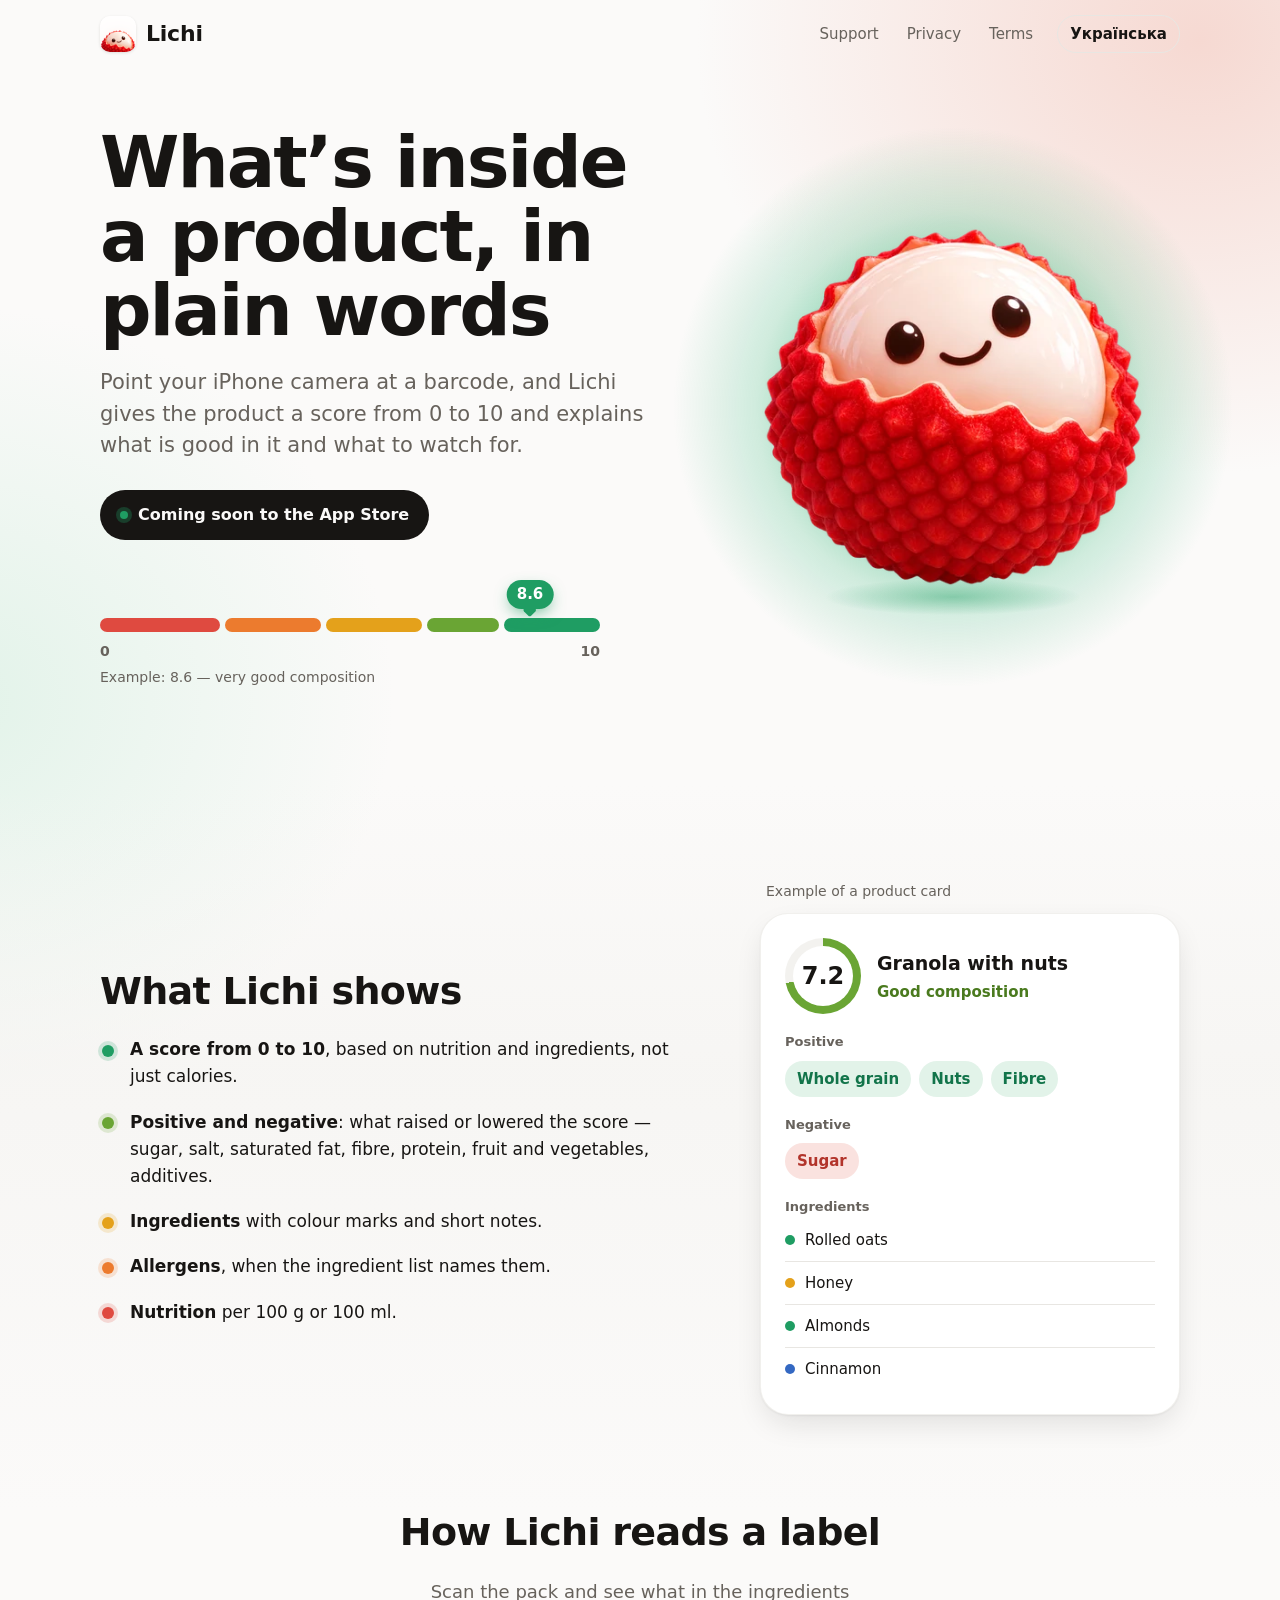
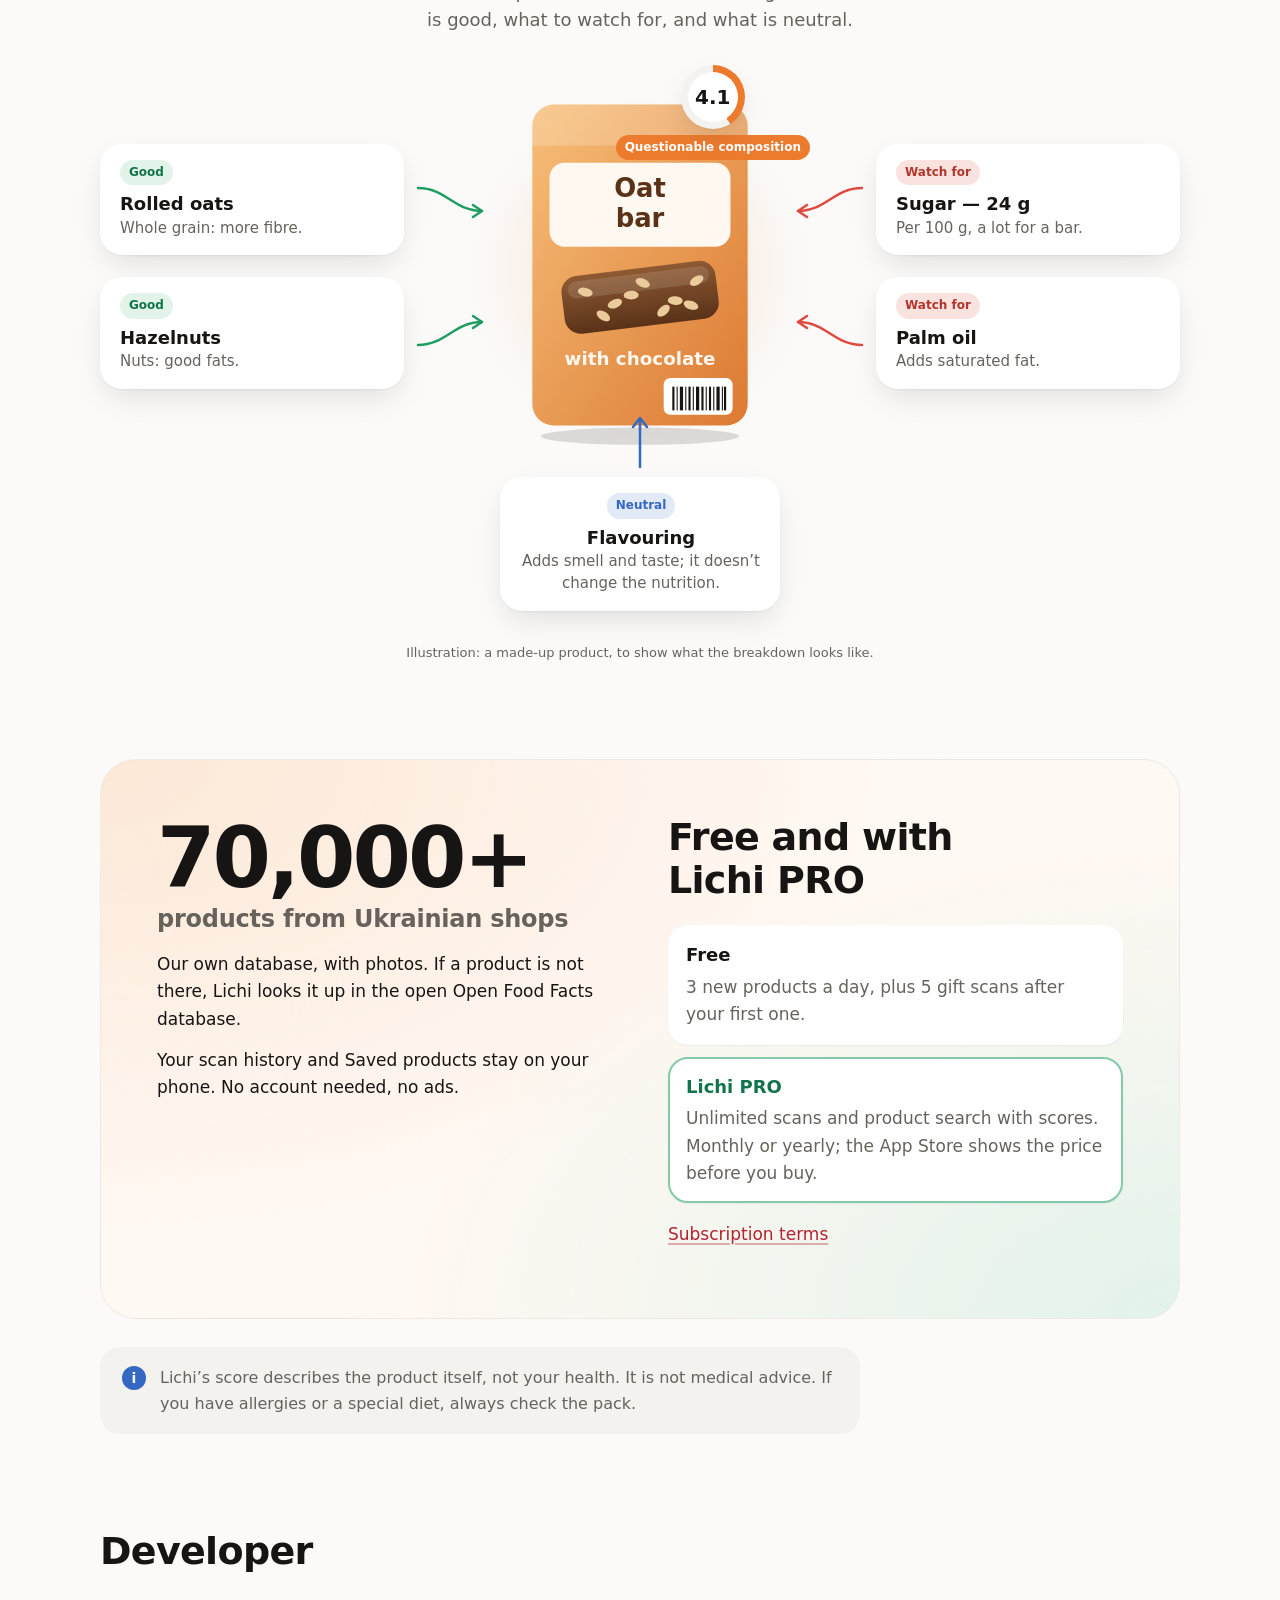
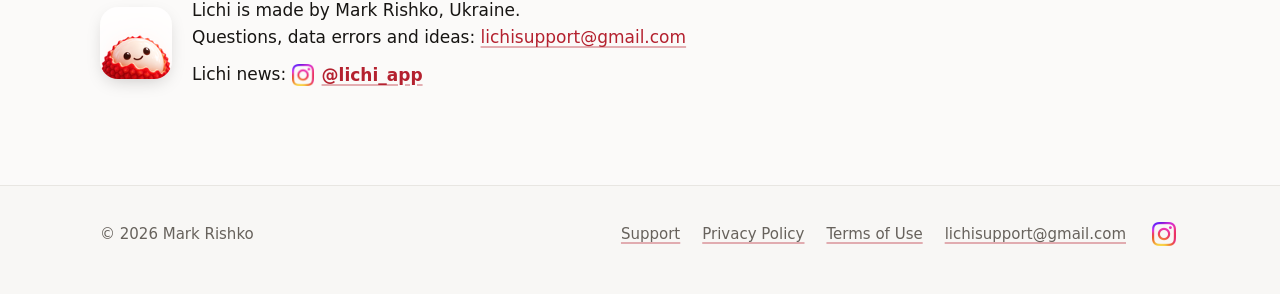
==== commit 370a8c8f: "Steadier mascot glow, faster reveals, fades with reduced motion - Hero: no scan line over the mascot" ====
--- a/en/index.html
+++ b/en/index.html
@@ -5,14 +5,14 @@
 <meta name="viewport" content="width=device-width, initial-scale=1">
 <title>Lichi — food ingredient scanner</title>
 <meta name="description" content="Point your camera at a barcode: Lichi gives the product a 0–10 ingredient score and explains it in plain words.">
-<link rel="canonical" href="https://excrapt.github.io/lichi/en/">
-<link rel="alternate" hreflang="uk" href="https://excrapt.github.io/lichi/">
-<link rel="alternate" hreflang="en" href="https://excrapt.github.io/lichi/en/">
-<link rel="alternate" hreflang="x-default" href="https://excrapt.github.io/lichi/">
+<link rel="canonical" href="https://lichi.mom/en/">
+<link rel="alternate" hreflang="uk" href="https://lichi.mom/">
+<link rel="alternate" hreflang="en" href="https://lichi.mom/en/">
+<link rel="alternate" hreflang="x-default" href="https://lichi.mom/">
 <meta property="og:title" content="Lichi — food ingredient scanner">
 <meta property="og:description" content="Point your camera at a barcode: Lichi gives the product a 0–10 ingredient score and explains it in plain words.">
-<meta property="og:image" content="https://excrapt.github.io/lichi/assets/og.png">
-<meta property="og:url" content="https://excrapt.github.io/lichi/en/">
+<meta property="og:image" content="https://lichi.mom/assets/og.png">
+<meta property="og:url" content="https://lichi.mom/en/">
 <meta property="og:type" content="website">
 <meta name="theme-color" content="#FBFAF9" media="(prefers-color-scheme: light)">
 <meta name="theme-color" content="#0F0E0D" media="(prefers-color-scheme: dark)">
@@ -49,7 +49,6 @@
     </div>
     <div class="hero-art">
       <picture><source srcset="../assets/lichi.webp" type="image/webp"><img src="../assets/lichi.png" alt="The Lichi mascot" width="440" height="440"></picture>
-      <span class="scan-line" aria-hidden="true"></span>
     </div>
   </div>
 </section>
@@ -169,7 +168,7 @@
   if (!('IntersectionObserver' in window)) { items.forEach(function (el) { el.classList.add('in'); }); return; }
   var io = new IntersectionObserver(function (entries) {
     entries.forEach(function (e) { if (e.isIntersecting) { e.target.classList.add('in'); io.unobserve(e.target); } });
-  }, { threshold: 0.3 });
+  }, { threshold: 0, rootMargin: '0px 0px 12% 0px' });
   items.forEach(function (el) { io.observe(el); });
 })();
 </script>
--- a/assets/style.css
+++ b/assets/style.css
@@ -120,7 +120,7 @@
 .lang:hover { background: var(--soft); border-color: transparent; }
 
 /* ---------- Hero: soft glow fields from the app palette, then the scan → score moment */
-.hero { position: relative; padding: 56px 0 var(--section); }
+.hero { position: relative; overflow-x: clip; padding: 56px 0 var(--section); }
 .hero-grid { display: grid; grid-template-columns: minmax(0, 1.12fr) minmax(0, 0.88fr); gap: 48px; align-items: center; }
 .hero h1 { font-family: var(--round); font-weight: 800; font-size: clamp(42px, 6.2vw, 72px); line-height: 1.03; letter-spacing: -0.028em; margin: 0 0 20px; text-wrap: balance; }
 .hero .lead { font-size: clamp(18px, 2vw, 21px); line-height: 1.5; color: var(--muted); margin: 0 0 28px; max-width: 31em; text-wrap: pretty; }
@@ -128,8 +128,9 @@
 .soon::before { content: ""; width: 8px; height: 8px; border-radius: 50%; background: var(--band-best); box-shadow: 0 0 0 4px color-mix(in srgb, var(--band-best) 30%, transparent); }
 
 .hero-art { position: relative; justify-self: center; width: min(100%, 400px); }
-.hero-art::before { content: ""; position: absolute; inset: -6%; border-radius: 50%; background: radial-gradient(closest-side, var(--glow) 0%, var(--glow-soft) 55%, transparent 100%); }
-.hero-art img { position: relative; width: 100%; height: auto; display: block; filter: drop-shadow(0 22px 36px var(--glow-shadow)); }
+.hero-art::before { content: ""; position: absolute; inset: -20%; border-radius: 50%; background: radial-gradient(closest-side, var(--glow) 0%, var(--glow) 45%, var(--glow-soft) 70%, transparent 100%); }
+.hero-art::after { content: ""; position: absolute; left: 18%; right: 18%; bottom: -2%; height: 9%; border-radius: 50%; background: radial-gradient(closest-side, var(--glow-shadow), transparent); }
+.hero-art img { position: relative; z-index: 1; width: 100%; height: auto; display: block; }
 .scan-line { position: absolute; left: 6%; right: 6%; top: 12%; height: 3px; border-radius: 3px; background: var(--lychee); box-shadow: 0 0 12px 2px color-mix(in srgb, var(--lychee) 60%, transparent), 0 0 32px 8px color-mix(in srgb, var(--lychee) 25%, transparent); opacity: 0; pointer-events: none; }
 
 /* The 0–10 scale with its example marker */
@@ -169,7 +170,7 @@
 .example figcaption { font-size: 14px; color: var(--muted); margin: 0 0 10px 6px; }
 .ex-card { background: var(--surface); border-radius: 28px; padding: 24px; box-shadow: var(--card-shadow); border: 1px solid color-mix(in srgb, var(--line) 60%, transparent); }
 .ex-top { display: flex; align-items: center; gap: 16px; margin-bottom: 8px; }
-.ring { --p: var(--score); flex: none; width: 76px; height: 76px; border-radius: 50%; display: grid; place-items: center; background: conic-gradient(var(--band-good) calc(var(--p) * 1%), var(--soft) 0); position: relative; transition: --p 1.2s var(--ease-out) .15s; }
+.ring { --p: var(--score); flex: none; width: 76px; height: 76px; border-radius: 50%; display: grid; place-items: center; background: conic-gradient(var(--band-good) calc(var(--p) * 1%), var(--soft) 0); position: relative; transition: --p .7s var(--ease-out) .05s; }
 .ring::before { content: ""; position: absolute; inset: 8px; border-radius: 50%; background: var(--surface); }
 .ring span { position: relative; font-family: var(--round); font-weight: 800; font-size: 24px; }
 .ex-name { font-family: var(--round); font-weight: 750; font-size: 19px; margin: 0 0 2px; }
@@ -241,7 +242,8 @@
 .anat-left .arw { right: -84px; top: 50%; margin-top: -20px; }
 .anat-right .arw { left: -84px; top: 50%; margin-top: -20px; transform: scaleX(-1); }
 .call.up .arw { width: 40px; height: 56px; left: 50%; top: -64px; margin-left: -20px; }
-.pack-svg { display: block; width: 100%; height: auto; filter: drop-shadow(0 18px 30px rgba(220, 122, 51, 0.28)); }
+.anat-pack::before { content: ""; position: absolute; inset: 4% -10% 2%; border-radius: 50%; background: radial-gradient(closest-side, rgba(236, 140, 64, 0.22), transparent); }
+.pack-svg { position: relative; display: block; width: 100%; height: auto; }
 .pk-t1 { font-family: var(--round); font-weight: 800; font-size: 24px; fill: #5A3218; }
 .pk-t2 { font-family: var(--round); font-weight: 700; font-size: 17px; fill: #FFF8F0; }
 .anat-pack .scan-line { left: 4%; right: 4%; }
@@ -272,13 +274,13 @@
   .js .anat:not(.in) .arw path { stroke-dashoffset: 1; }
   .js .anat:not(.in) .pack-score { opacity: 0; transform: scale(.6); }
   .js .anat:not(.in) .pack-score .ring { --p: 0; }
-  .anat-pack { transition: opacity .5s var(--ease-out), transform .6s var(--ease-pop); }
-  .anat.in .anat-pack .scan-line { animation: scan .9s var(--ease-out) .35s both; }
-  .call { transition: opacity .45s var(--ease-out), transform .45s var(--ease-out); transition-delay: calc(var(--i) * 90ms + 1.05s); }
-  .arw path { stroke-dasharray: 1; stroke-dashoffset: 0; transition: stroke-dashoffset .5s var(--ease-out); transition-delay: calc(var(--i) * 90ms + 1.25s); }
-  .arw path.head { transition-delay: calc(var(--i) * 90ms + 1.6s); transition-duration: .2s; }
-  .pack-score { transition: opacity .4s var(--ease-pop) 1.2s, transform .5s var(--ease-pop) 1.2s; }
-  .pack-score .ring { transition: --p 1s var(--ease-out) 1.35s; }
+  .anat-pack { transition: opacity .3s var(--ease-out), transform .35s var(--ease-pop); }
+  .anat.in .anat-pack .scan-line { animation: scan .6s var(--ease-out) .05s both; }
+  .call { transition: opacity .28s var(--ease-out), transform .28s var(--ease-out); transition-delay: calc(var(--i) * 40ms + .05s); }
+  .arw path { stroke-dasharray: 1; stroke-dashoffset: 0; transition: stroke-dashoffset .28s var(--ease-out); transition-delay: calc(var(--i) * 40ms + .12s); }
+  .arw path.head { transition-delay: calc(var(--i) * 40ms + .36s); transition-duration: .1s; }
+  .pack-score { transition: opacity .25s var(--ease-pop) .12s, transform .3s var(--ease-pop) .12s; }
+  .pack-score .ring { transition: --p .5s var(--ease-out) .15s; }
 }
 
 /* ---------- Legal and support pages */
@@ -337,7 +339,7 @@
   body { font-size: 16px; }
   .hero { padding-top: 24px; }
   .hero-grid { grid-template-columns: 1fr; gap: 12px; }
-  .hero-art { order: -1; width: 210px; justify-self: start; margin-left: -8px; }
+  .hero-art { order: -1; width: 200px; justify-self: center; margin: 4px auto 8px; }
   .feat-grid { grid-template-columns: 1fr; gap: 40px; }
   .sheet { grid-template-columns: 1fr; gap: 36px; padding: 32px 24px; border-radius: 28px; }
   .site-nav { margin-inline: -12px; }
@@ -358,33 +360,41 @@
 
 /* ---------- Motion: one load sequence in the hero, one reveal for the example card */
 @media (prefers-reduced-motion: no-preference) {
-  .hero h1, .hero .lead, .soon { animation: rise .7s var(--ease-out) both; }
-  .hero .lead { animation-delay: .08s; }
-  .soon { animation-delay: .16s; }
-  .hero-art img { animation: pop-in .7s var(--ease-pop) .05s both; }
-  .hero-art::before { animation: glow-on .9s var(--ease-out) 1.25s both; }
-  .scan-line { animation: scan 1s var(--ease-out) .45s both; }
+  .hero h1, .hero .lead, .soon { animation: rise .45s var(--ease-out) both; }
+  .hero .lead { animation-delay: .05s; }
+  .soon { animation-delay: .1s; }
+  .hero-art img { animation: pop-in .5s var(--ease-pop) both; }
+  .hero-art::before, .hero-art::after { animation: fade-in .5s var(--ease-out) .15s both; }
   .scale-bar span { transform-origin: left center; animation: grow .6s var(--ease-out) both; }
-  .scale-bar span:nth-child(1) { animation-delay: .55s; }
-  .scale-bar span:nth-child(2) { animation-delay: .62s; }
-  .scale-bar span:nth-child(3) { animation-delay: .69s; }
-  .scale-bar span:nth-child(4) { animation-delay: .76s; }
-  .scale-bar span:nth-child(5) { animation-delay: .83s; }
-  .marker { animation: drop .55s var(--ease-pop) 1.35s both; }
+  .scale-bar span { animation-duration: .4s; }
+  .scale-bar span:nth-child(1) { animation-delay: .1s; }
+  .scale-bar span:nth-child(2) { animation-delay: .14s; }
+  .scale-bar span:nth-child(3) { animation-delay: .18s; }
+  .scale-bar span:nth-child(4) { animation-delay: .22s; }
+  .scale-bar span:nth-child(5) { animation-delay: .26s; }
+  .marker { animation: drop .4s var(--ease-pop) .4s both; }
 
   .js .example:not(.in) .ex-card { opacity: 0; transform: translateY(24px) scale(.98); }
   .js .example:not(.in) .ring { --p: 0; }
   .js .example:not(.in) .ex-list li, .js .example:not(.in) .ex-ingr li { opacity: 0; transform: translateY(6px); }
-  .ex-card { transition: opacity .6s var(--ease-out), transform .6s var(--ease-out); }
-  .ex-list li, .ex-ingr li { transition: opacity .35s var(--ease-out), transform .35s var(--ease-out); transition-delay: calc(var(--i, 0) * 60ms + .35s); }
-}
+  .ex-card { transition: opacity .4s var(--ease-out), transform .4s var(--ease-out); }
+  .ex-list li, .ex-ingr li { transition: opacity .25s var(--ease-out), transform .25s var(--ease-out); transition-delay: calc(var(--i, 0) * 35ms + .1s); }
+}
+/* «Reduce motion» on (also Windows with animation effects off): nothing moves, things only fade in quickly */
 @media (prefers-reduced-motion: reduce) {
   html { scroll-behavior: auto; }
   details::details-content { transition: none; }
+  .hero h1, .hero .lead, .soon, .hero-art img, .hero-art::before, .hero-art::after, .scale { animation: fade-in .4s ease-out both; }
+  .hero .lead { animation-delay: .05s; }
+  .soon, .hero-art img, .hero-art::before, .hero-art::after { animation-delay: .1s; }
+  .scale { animation-delay: .15s; }
+  .js .example:not(.in) .ex-card, .js .anat:not(.in) .anat-pack, .js .anat:not(.in) .call, .js .anat:not(.in) .pack-score { opacity: 0; }
+  .ex-card, .anat-pack, .call, .pack-score { transition: opacity .35s ease-out; }
+  .call { transition-delay: calc(var(--i, 0) * 40ms); }
 }
 @keyframes rise { from { opacity: 0; transform: translateY(14px); } to { opacity: 1; transform: none; } }
-@keyframes pop-in { from { opacity: 0; transform: scale(.86) rotate(-6deg); } to { opacity: 1; transform: none; } }
-@keyframes glow-on { from { opacity: 0; transform: scale(.85); } to { opacity: 1; transform: none; } }
+@keyframes pop-in { from { opacity: 0; transform: scale(.9); } to { opacity: 1; transform: none; } }
+@keyframes fade-in { from { opacity: 0; } to { opacity: 1; } }
 @keyframes scan { 0% { top: 14%; opacity: 0; } 12% { opacity: 1; } 85% { opacity: 1; } 100% { top: 84%; opacity: 0; } }
 @keyframes grow { from { transform: scaleX(0); opacity: 0; } to { transform: scaleX(1); opacity: 1; } }
 @keyframes drop { from { opacity: 0; transform: translate(-50%, -12px) scale(.7); } to { opacity: 1; transform: translateX(-50%); } }
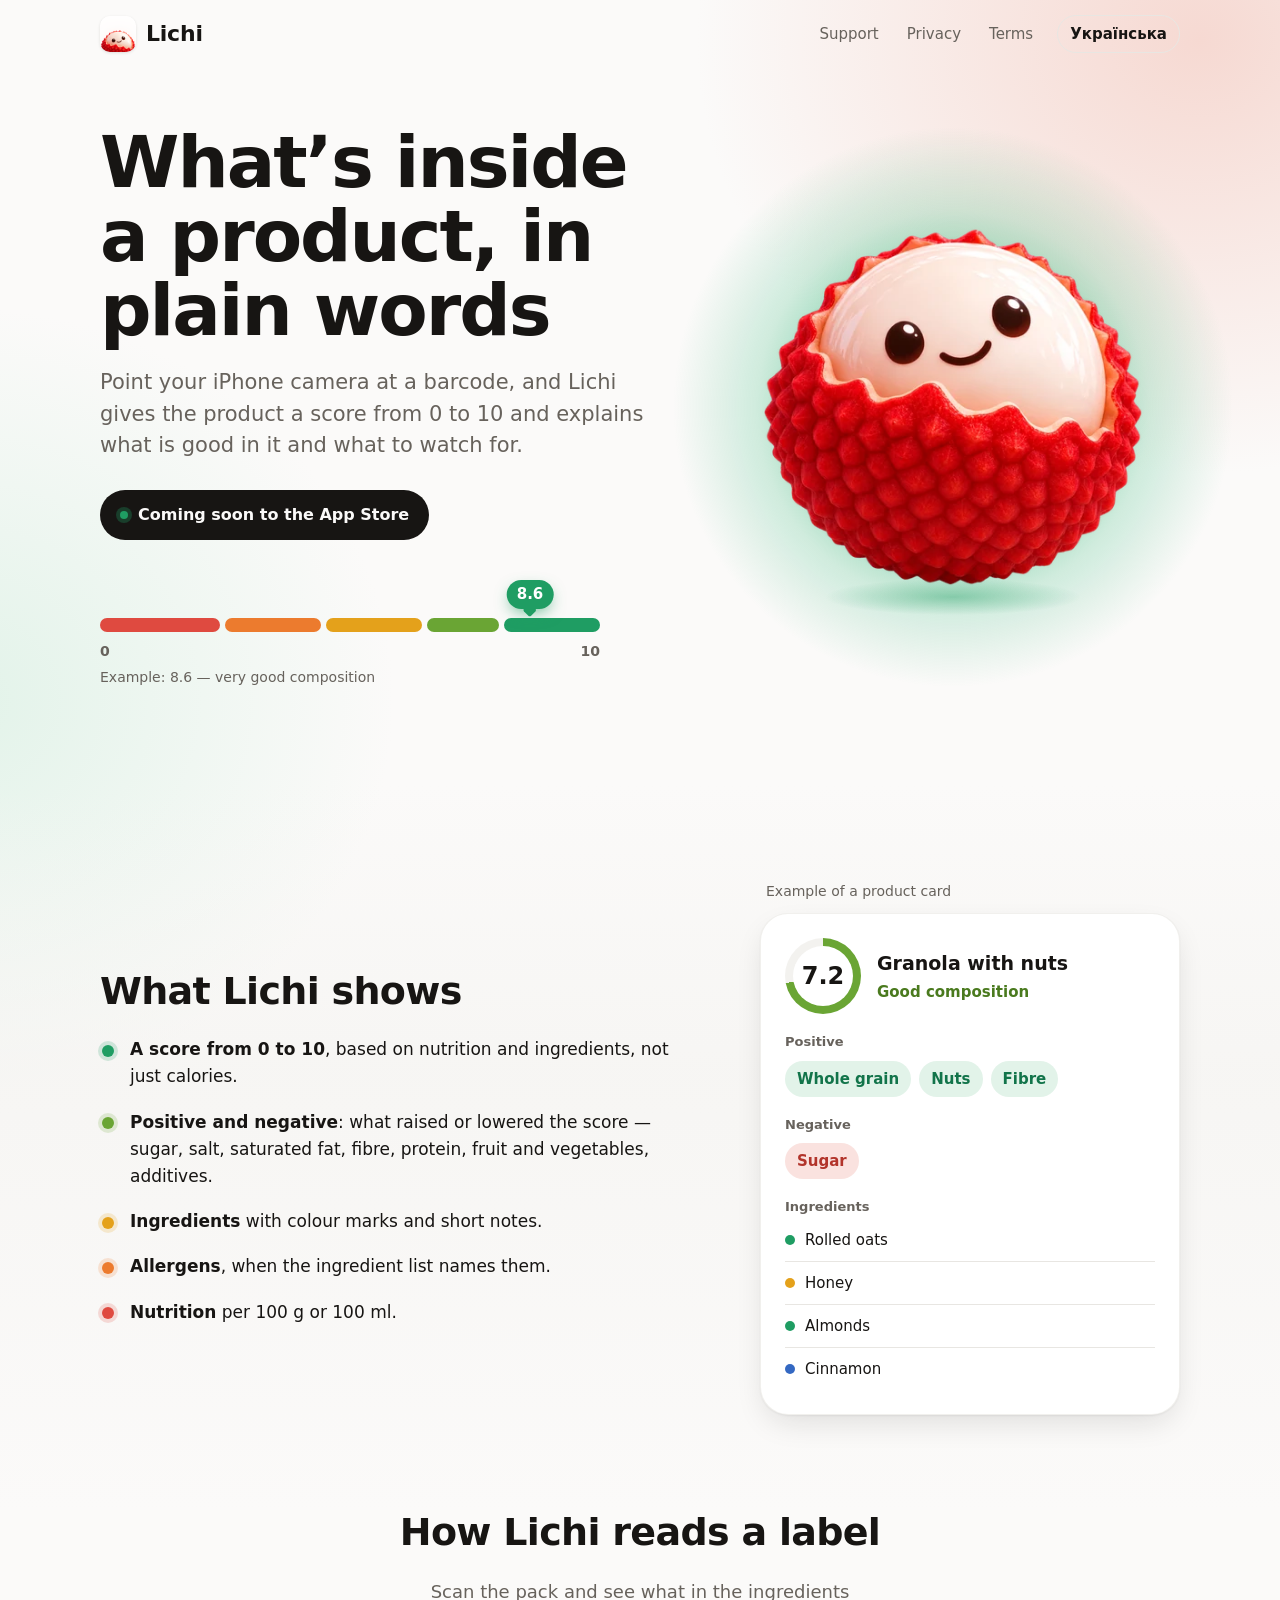
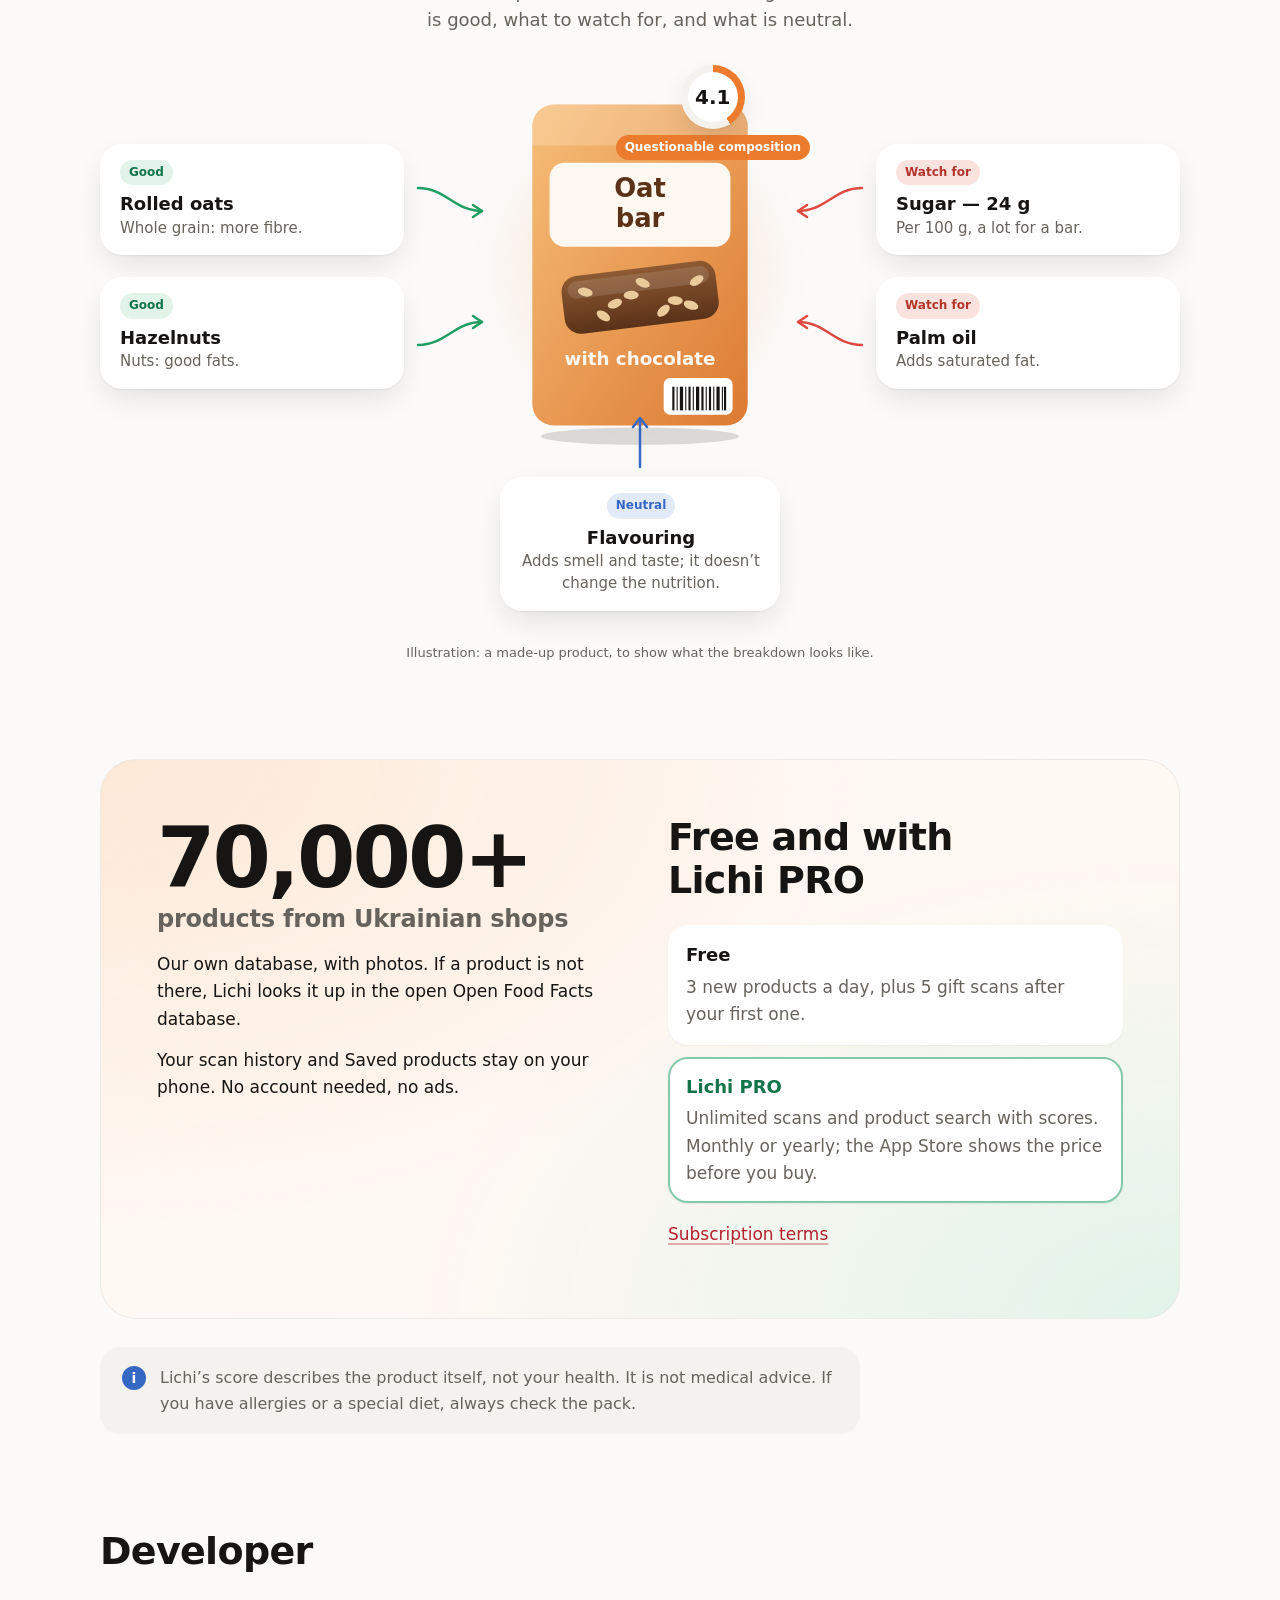
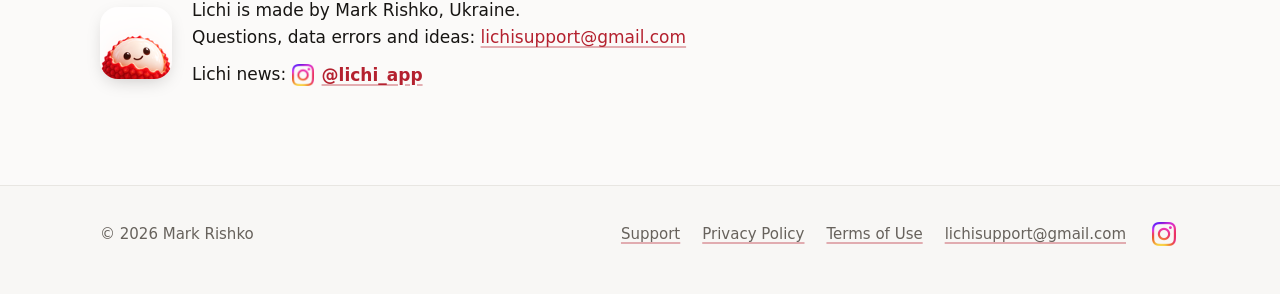
==== commit 99af6d82: "Security hardening; no scan line on the bar illustration - Content-Security-Policy (meta, since Page" ====
--- a/en/index.html
+++ b/en/index.html
@@ -2,6 +2,8 @@
 <html lang="en">
 <head>
 <meta charset="utf-8">
+<meta http-equiv="Content-Security-Policy" content="default-src 'self'; script-src 'self' 'sha256-Du+OJKJSbdUgz5nrHeWWINvez6XKDDU/tyj/5c2uvwo='; style-src 'self' 'unsafe-inline'; img-src 'self' data:; font-src 'self'; connect-src 'none'; media-src 'none'; object-src 'none'; frame-src 'none'; worker-src 'none'; manifest-src 'self'; base-uri 'none'; form-action 'none'; upgrade-insecure-requests">
+<meta name="referrer" content="strict-origin-when-cross-origin">
 <meta name="viewport" content="width=device-width, initial-scale=1">
 <title>Lichi — food ingredient scanner</title>
 <meta name="description" content="Point your camera at a barcode: Lichi gives the product a 0–10 ingredient score and explains it in plain words.">
@@ -107,7 +109,6 @@
         <text x="130" y="262" text-anchor="middle" class="pk-t2">with chocolate</text>
         <g transform="translate(152 274)"><rect width="64" height="34" rx="6" fill="#fff"/><g fill="#171513"><rect x="8" y="8" width="2" height="22" /><rect x="12" y="8" width="1" height="22" /><rect x="15" y="8" width="3" height="22" /><rect x="20" y="8" width="1" height="22" /><rect x="23" y="8" width="2" height="22" /><rect x="27" y="8" width="1" height="22" /><rect x="30" y="8" width="3" height="22" /><rect x="35" y="8" width="2" height="22" /><rect x="39" y="8" width="1" height="22" /><rect x="42" y="8" width="2" height="22" /><rect x="46" y="8" width="1" height="22" /><rect x="49" y="8" width="3" height="22" /><rect x="54" y="8" width="1" height="22" /><rect x="56" y="8" width="2" height="22" /></g></g>
       </svg>
-        <span class="scan-line" aria-hidden="true"></span>
         <div class="pack-score"><span class="ring ring-weak" style="--score:41"><span>4.1</span></span><span class="pack-band">Questionable composition</span></div>
       </div>
       <ul class="anat-side anat-right"><li class="call bad top" style="--i:2"><span class="tag">Watch for</span><b>Sugar — 24 g</b><span class="call-note">Per 100 g, a lot for a bar.</span><svg class="arw" viewBox="0 0 72 40" aria-hidden="true"><path pathLength="1" d="M2 8 C 30 8, 38 31, 66 31"/><path class="head" pathLength="1" d="M57 25 L66 31 L57 37"/></svg></li><li class="call bad low" style="--i:3"><span class="tag">Watch for</span><b>Palm oil</b><span class="call-note">Adds saturated fat.</span><svg class="arw" viewBox="0 0 72 40" aria-hidden="true"><path pathLength="1" d="M2 32 C 30 32, 38 9, 66 9"/><path class="head" pathLength="1" d="M57 3 L66 9 L57 15"/></svg></li></ul>
@@ -159,18 +160,6 @@
     <nav aria-label="Documents"><a href="support.html">Support</a><a href="privacy.html">Privacy Policy</a><a href="terms.html">Terms of Use</a><a href="mailto:lichisupport@gmail.com">lichisupport@gmail.com</a><a class="ig-only" href="https://www.instagram.com/lichi_app/"><img src="../assets/instagram.png" alt="Instagram @lichi_app" width="24" height="24"></a></nav>
   </div>
 </footer>
-<script>
-(function () {
-  var head = document.querySelector('.site-head');
-  var onScroll = function () { head.classList.toggle('scrolled', window.scrollY > 8); };
-  onScroll(); window.addEventListener('scroll', onScroll, { passive: true });
-  var items = document.querySelectorAll('[data-reveal]');
-  if (!('IntersectionObserver' in window)) { items.forEach(function (el) { el.classList.add('in'); }); return; }
-  var io = new IntersectionObserver(function (entries) {
-    entries.forEach(function (e) { if (e.isIntersecting) { e.target.classList.add('in'); io.unobserve(e.target); } });
-  }, { threshold: 0, rootMargin: '0px 0px 12% 0px' });
-  items.forEach(function (el) { io.observe(el); });
-})();
-</script>
+<script src="../assets/site.js" defer></script>
 </body>
 </html>
--- a/assets/style.css
+++ b/assets/style.css
@@ -131,7 +131,6 @@
 .hero-art::before { content: ""; position: absolute; inset: -20%; border-radius: 50%; background: radial-gradient(closest-side, var(--glow) 0%, var(--glow) 45%, var(--glow-soft) 70%, transparent 100%); }
 .hero-art::after { content: ""; position: absolute; left: 18%; right: 18%; bottom: -2%; height: 9%; border-radius: 50%; background: radial-gradient(closest-side, var(--glow-shadow), transparent); }
 .hero-art img { position: relative; z-index: 1; width: 100%; height: auto; display: block; }
-.scan-line { position: absolute; left: 6%; right: 6%; top: 12%; height: 3px; border-radius: 3px; background: var(--lychee); box-shadow: 0 0 12px 2px color-mix(in srgb, var(--lychee) 60%, transparent), 0 0 32px 8px color-mix(in srgb, var(--lychee) 25%, transparent); opacity: 0; pointer-events: none; }
 
 /* The 0–10 scale with its example marker */
 .scale { margin: 40px 0 0; max-width: 500px; }
@@ -246,7 +245,6 @@
 .pack-svg { position: relative; display: block; width: 100%; height: auto; }
 .pk-t1 { font-family: var(--round); font-weight: 800; font-size: 24px; fill: #5A3218; }
 .pk-t2 { font-family: var(--round); font-weight: 700; font-size: 17px; fill: #FFF8F0; }
-.anat-pack .scan-line { left: 4%; right: 4%; }
 .pack-score { position: absolute; top: -18px; right: -30px; display: grid; justify-items: center; gap: 6px; }
 .pack-score .ring { width: 64px; height: 64px; box-shadow: var(--card-shadow); background: conic-gradient(var(--ring-color, var(--band-good)) calc(var(--p) * 1%), var(--soft) 0); }
 .pack-score .ring::before { inset: 7px; }
@@ -275,7 +273,6 @@
   .js .anat:not(.in) .pack-score { opacity: 0; transform: scale(.6); }
   .js .anat:not(.in) .pack-score .ring { --p: 0; }
   .anat-pack { transition: opacity .3s var(--ease-out), transform .35s var(--ease-pop); }
-  .anat.in .anat-pack .scan-line { animation: scan .6s var(--ease-out) .05s both; }
   .call { transition: opacity .28s var(--ease-out), transform .28s var(--ease-out); transition-delay: calc(var(--i) * 40ms + .05s); }
   .arw path { stroke-dasharray: 1; stroke-dashoffset: 0; transition: stroke-dashoffset .28s var(--ease-out); transition-delay: calc(var(--i) * 40ms + .12s); }
   .arw path.head { transition-delay: calc(var(--i) * 40ms + .36s); transition-duration: .1s; }
@@ -395,6 +392,5 @@
 @keyframes rise { from { opacity: 0; transform: translateY(14px); } to { opacity: 1; transform: none; } }
 @keyframes pop-in { from { opacity: 0; transform: scale(.9); } to { opacity: 1; transform: none; } }
 @keyframes fade-in { from { opacity: 0; } to { opacity: 1; } }
-@keyframes scan { 0% { top: 14%; opacity: 0; } 12% { opacity: 1; } 85% { opacity: 1; } 100% { top: 84%; opacity: 0; } }
 @keyframes grow { from { transform: scaleX(0); opacity: 0; } to { transform: scaleX(1); opacity: 1; } }
 @keyframes drop { from { opacity: 0; transform: translate(-50%, -12px) scale(.7); } to { opacity: 1; transform: translateX(-50%); } }
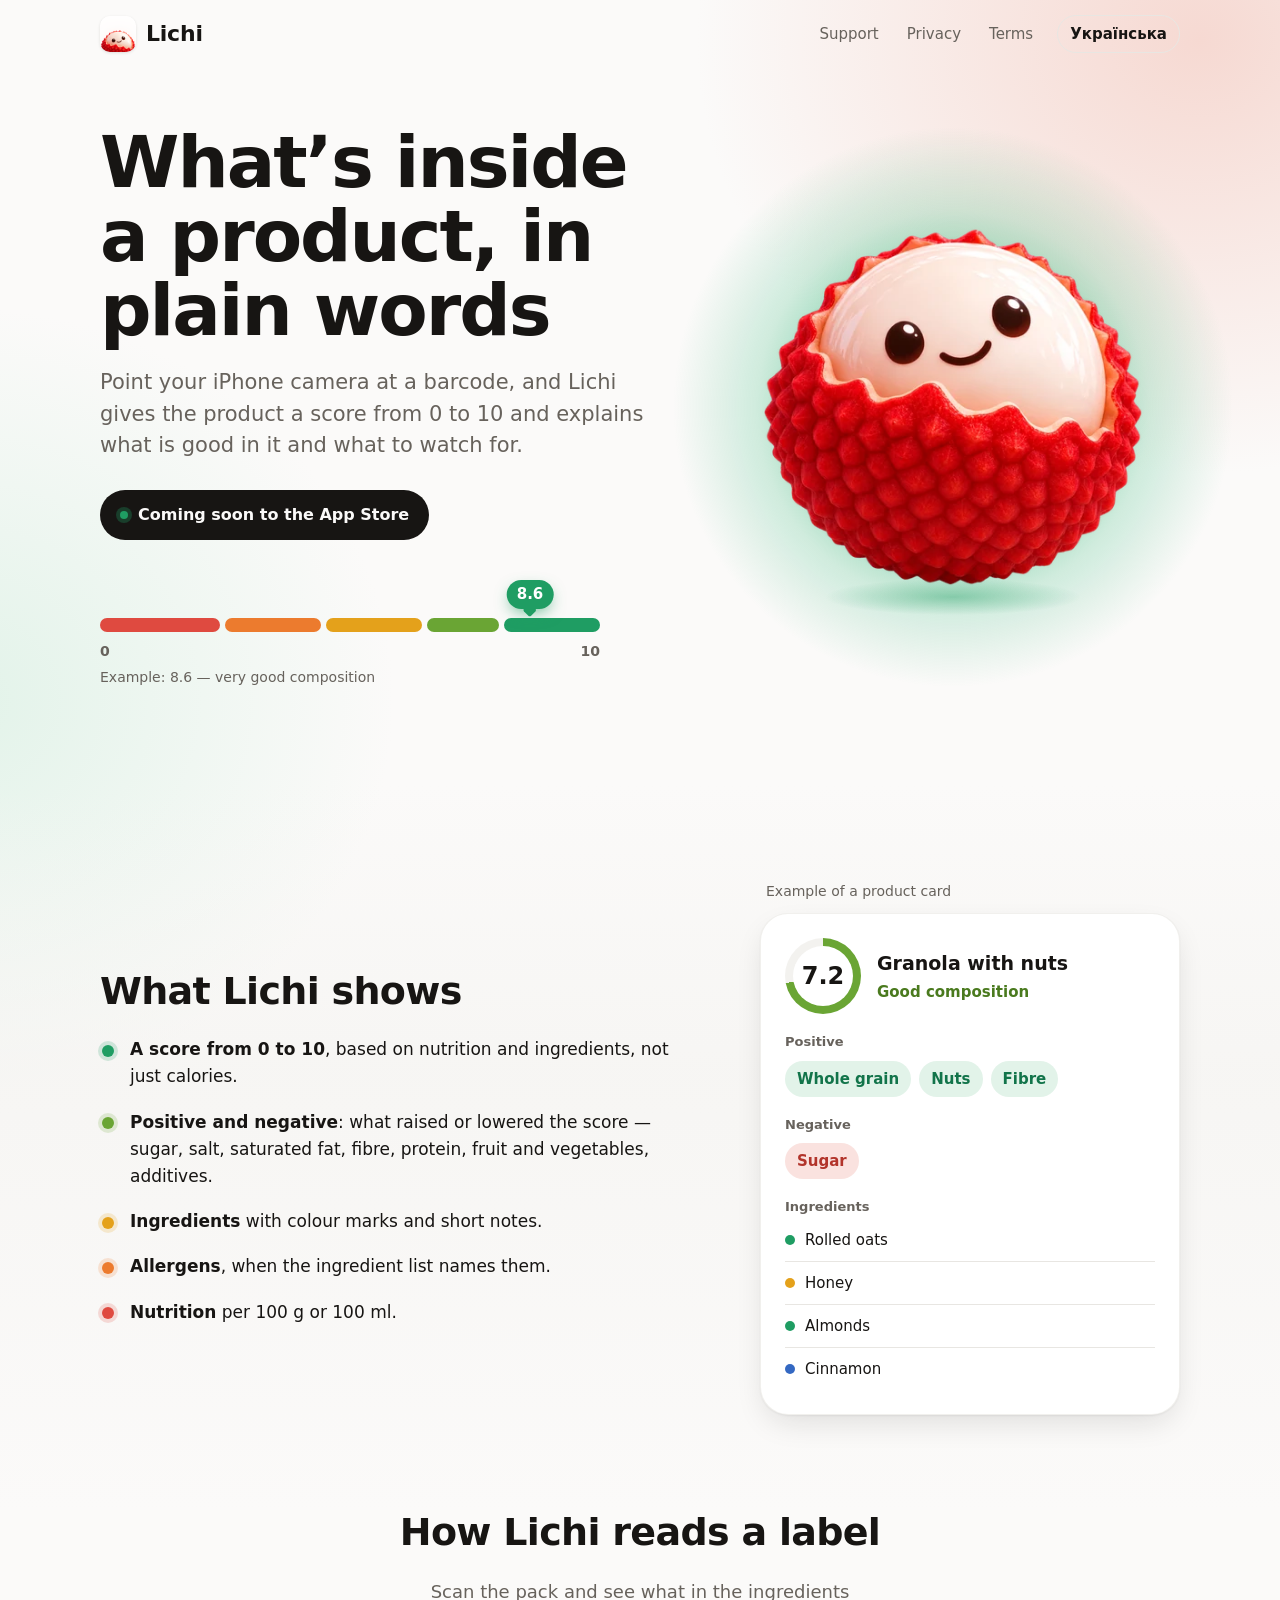
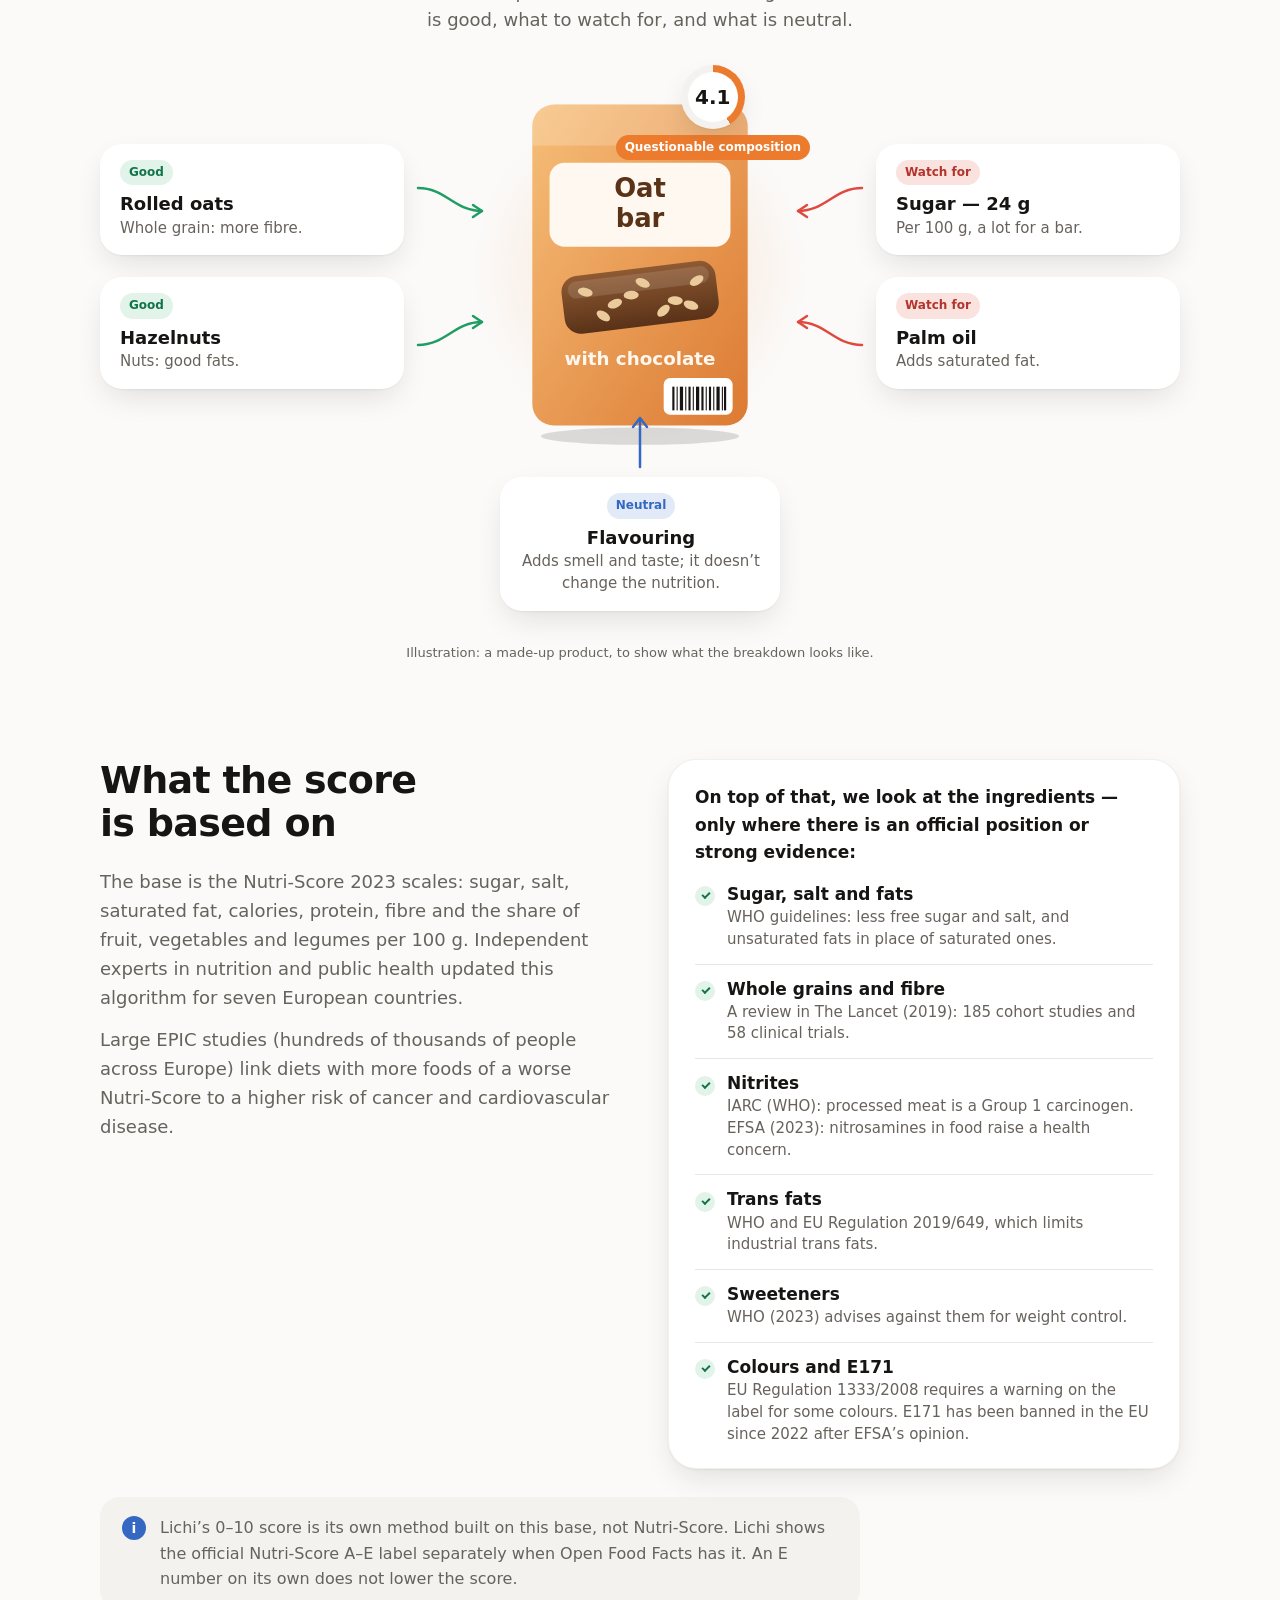
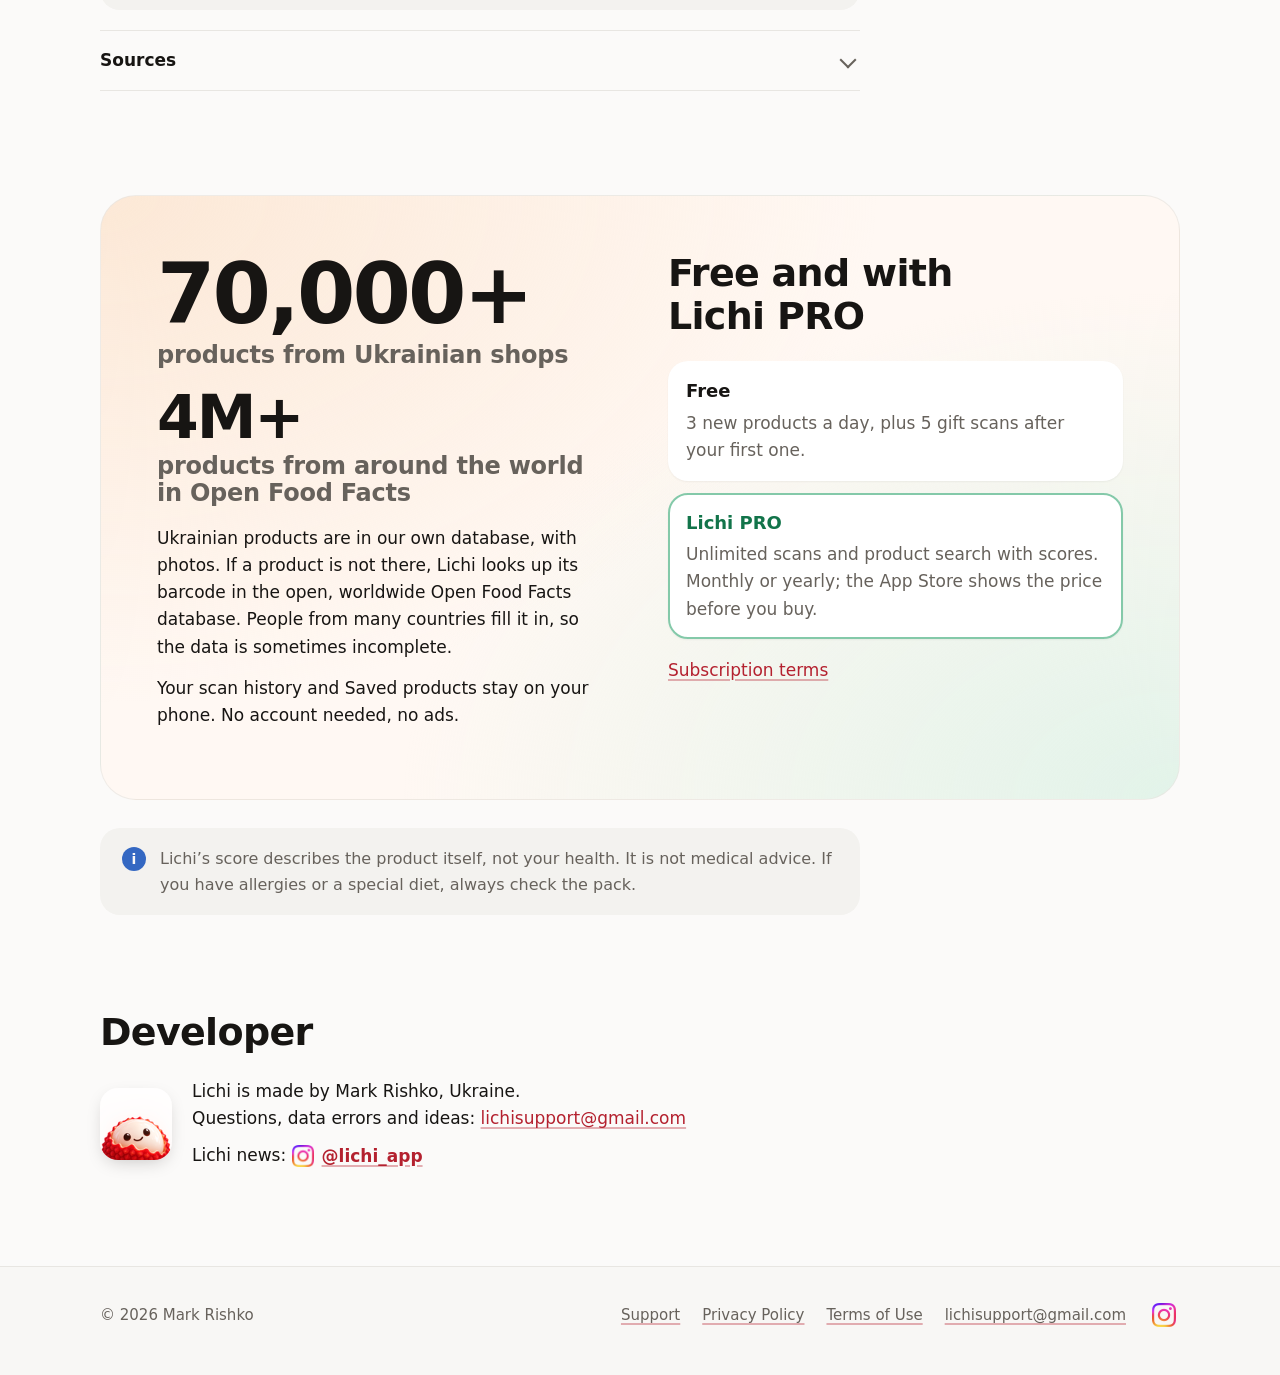
==== commit 3a9c9f83: "Home: «What the score is based on» (Nutri-Score 2023 base, official sources) and 4M+ Open Food Facts" ====
--- a/en/index.html
+++ b/en/index.html
@@ -118,13 +118,34 @@
   </div>
 </section>
 
+
+<section class="block basis">
+  <div class="wrap">
+    <div class="basis-grid">
+      <div class="basis-copy">
+        <h2>What the score is based on</h2>
+        <p>The base is the Nutri-Score 2023 scales: sugar, salt, saturated fat, calories, protein, fibre and the share of fruit, vegetables and legumes per 100 g. Independent experts in nutrition and public health updated this algorithm for seven European countries.</p>
+        <p>Large EPIC studies (hundreds of thousands of people across Europe) link diets with more foods of a worse Nutri-Score to a higher risk of cancer and cardiovascular disease.</p>
+      </div>
+      <div class="basis-card">
+        <p class="basis-h">On top of that, we look at the ingredients — only where there is an official position or strong evidence:</p>
+        <ul class="basis-list"><li><b>Sugar, salt and fats</b><span>WHO guidelines: less free sugar and salt, and unsaturated fats in place of saturated ones.</span></li><li><b>Whole grains and fibre</b><span>A review in The Lancet (2019): 185 cohort studies and 58 clinical trials.</span></li><li><b>Nitrites</b><span>IARC (WHO): processed meat is a Group 1 carcinogen. EFSA (2023): nitrosamines in food raise a health concern.</span></li><li><b>Trans fats</b><span>WHO and EU Regulation 2019/649, which limits industrial trans fats.</span></li><li><b>Sweeteners</b><span>WHO (2023) advises against them for weight control.</span></li><li><b>Colours and E171</b><span>EU Regulation 1333/2008 requires a warning on the label for some colours. E171 has been banned in the EU since 2022 after EFSA’s opinion.</span></li></ul>
+      </div>
+    </div>
+    <p class="note">Lichi’s 0–10 score is its own method built on this base, not Nutri-Score. Lichi shows the official Nutri-Score A–E label separately when Open Food Facts has it. An E number on its own does not lower the score.</p>
+    <div class="faq sources"><details><summary>Sources</summary><ul class="src-list"><li><a href="https://www.santepubliquefrance.fr/en/nutri-score">Nutri-Score: the algorithm and its update — Santé publique France</a></li><li><a href="https://journals.plos.org/plosmedicine/article?id=10.1371/journal.pmed.1002651">EPIC: Nutri-Score and cancer risk — PLOS Medicine, 2018</a></li><li><a href="https://doi.org/10.1016/j.lanepe.2024.101006">EPIC: Nutri-Score and cardiovascular disease — The Lancet Regional Health – Europe, 2024</a></li><li><a href="https://www.who.int/news/item/04-03-2015-who-calls-on-countries-to-reduce-sugars-intake-among-adults-and-children">WHO: free sugars, 2015</a></li><li><a href="https://www.who.int/news-room/fact-sheets/detail/salt-reduction">WHO: salt and sodium</a></li><li><a href="https://www.who.int/news/item/17-07-2023-who-updates-guidelines-on-fats-and-carbohydrates">WHO: fats and carbohydrates, 2023</a></li><li><a href="https://www.who.int/news/item/15-05-2023-who-advises-not-to-use-non-sugar-sweeteners-for-weight-control-in-newly-released-guideline">WHO: non-sugar sweeteners, 2023</a></li><li><a href="https://www.iarc.who.int/wp-content/uploads/2018/07/pr240_E.pdf">IARC (WHO): red and processed meat, 2015</a></li><li><a href="https://www.efsa.europa.eu/en/news/nitrosamines-food-raise-health-concern">EFSA: nitrosamines in food, 2023</a></li><li><a href="https://www.efsa.europa.eu/en/news/titanium-dioxide-e171-no-longer-considered-safe-when-used-food-additive">EFSA: titanium dioxide E171, 2021</a></li><li><a href="https://eur-lex.europa.eu/eli/reg/2022/63/oj">EU Regulation 2022/63: the E171 ban</a></li><li><a href="https://eur-lex.europa.eu/eli/reg/2019/649/oj">EU Regulation 2019/649: trans fat</a></li><li><a href="https://eur-lex.europa.eu/eli/reg/2008/1333/oj">EU Regulation 1333/2008: food additives and the colour warning</a></li><li><a href="https://doi.org/10.1016/S0140-6736(18)31809-9">The Lancet, 2019: carbohydrate quality, fibre and whole grains</a></li></ul></details></div>
+  </div>
+</section>
+
 <section class="block sheet-block">
   <div class="wrap">
     <div class="sheet">
       <div class="sheet-db">
         <p class="big-num">70,000+</p>
         <h2 class="num-h">products from Ukrainian shops</h2>
-        <p>Our own database, with photos. If a product is not there, Lichi looks it up in the open Open Food Facts database.</p>
+        <p class="big-num big-num-2">4M+</p>
+        <p class="num-h num-h-2">products from around the world in Open Food Facts</p>
+        <p>Ukrainian products are in our own database, with photos. If a product is not there, Lichi looks up its barcode in the open, worldwide Open Food Facts database. People from many countries fill it in, so the data is sometimes incomplete.</p>
         <p>Your scan history and Saved products stay on your phone. No account needed, no ads.</p>
       </div>
       <div class="sheet-pro">
--- a/assets/style.css
+++ b/assets/style.css
@@ -191,6 +191,8 @@
 .sheet { display: grid; grid-template-columns: minmax(0, 1fr) minmax(0, 1fr); gap: 56px; padding: 56px; border-radius: 36px; background: radial-gradient(120% 140% at 0% 0%, var(--peach), transparent 60%), radial-gradient(120% 140% at 100% 100%, var(--mint), transparent 60%), var(--sheet); border: 1px solid color-mix(in srgb, var(--line) 70%, transparent); }
 .big-num { font-family: var(--round); font-weight: 800; font-size: clamp(54px, 7vw, 84px); line-height: 1; letter-spacing: -0.035em; margin: 0 0 6px; color: var(--ink); }
 .block .num-h { font-size: clamp(20px, 2.2vw, 24px); font-weight: 700; letter-spacing: -0.01em; margin: 0 0 18px; color: var(--muted); }
+.big-num-2 { font-size: clamp(40px, 5vw, 60px); margin-top: 6px; }
+.block .num-h-2 { font-family: var(--round); line-height: 1.12; }
 .plans { margin: 0 0 18px; display: grid; gap: 12px; }
 .plans div { background: var(--surface); border-radius: 20px; padding: 16px 18px; box-shadow: 0 1px 2px rgba(23, 21, 19, 0.05); }
 .plans dt { font-family: var(--round); font-weight: 800; font-size: 18px; margin: 0 0 4px; }
@@ -199,6 +201,22 @@
 .plans .pro dt { color: var(--ink-best); }
 .note { display: flex; gap: 14px; align-items: flex-start; margin: 28px 0 0; padding: 18px 22px; border-radius: 20px; background: var(--soft); color: var(--muted); font-size: 16px; max-width: 760px; }
 .note::before { content: "i"; flex: none; width: 24px; height: 24px; border-radius: 50%; display: grid; place-items: center; font-family: var(--round); font-weight: 800; font-size: 14px; color: var(--bg); background: var(--neutral); margin-top: 1px; }
+
+/* What the score is based on: Nutri-Score 2023 first, then the official sources for the ingredients */
+.basis { padding-top: 0; }
+.basis-grid { display: grid; grid-template-columns: minmax(0, 1fr) minmax(0, 1fr); gap: 56px; align-items: start; }
+.basis-copy p { color: var(--muted); font-size: 18px; max-width: 32em; }
+.basis-card { background: var(--surface); border-radius: 28px; padding: 24px 26px 10px; box-shadow: var(--card-shadow); border: 1px solid color-mix(in srgb, var(--line) 60%, transparent); }
+.basis-h { font-weight: 650; margin: 0 0 4px; }
+.basis-list { list-style: none; margin: 0; padding: 0; }
+.basis-list li { position: relative; display: grid; gap: 2px; padding: 13px 0 13px 32px; border-top: 1px solid var(--line); }
+.basis-list li:first-child { border-top: 0; }
+.basis-list li::before { content: ""; position: absolute; left: 0; top: calc(13px + 0.2em); width: 20px; height: 20px; border-radius: 50%; background: var(--tint-best); }
+.basis-list li::after { content: ""; position: absolute; left: 7px; top: calc(13px + 0.2em + 6px); width: 6px; height: 3px; border-left: 2px solid var(--ink-best); border-bottom: 2px solid var(--ink-best); transform: rotate(-45deg); }
+.basis-list b { font-family: var(--round); font-weight: 800; font-size: 17px; line-height: 1.3; }
+.basis-list span { color: var(--muted); font-size: 15px; line-height: 1.45; }
+.sources { margin-top: 20px; max-width: 760px; }
+.src-list { margin: 0 0 18px; padding-left: 20px; color: var(--muted); font-size: 15px; line-height: 1.45; display: grid; gap: 8px; }
 
 .dev-block { padding-top: 0; }
 .sheet-block { padding-top: 0; }
@@ -339,6 +357,9 @@
   .hero-art { order: -1; width: 200px; justify-self: center; margin: 4px auto 8px; }
   .feat-grid { grid-template-columns: 1fr; gap: 40px; }
   .sheet { grid-template-columns: 1fr; gap: 36px; padding: 32px 24px; border-radius: 28px; }
+  .basis-grid { grid-template-columns: 1fr; gap: 28px; }
+  .basis-copy p { font-size: 17px; }
+  .basis-card { padding: 20px 20px 6px; border-radius: 24px; }
   .site-nav { margin-inline: -12px; }
 }
 @media (max-width: 640px) {
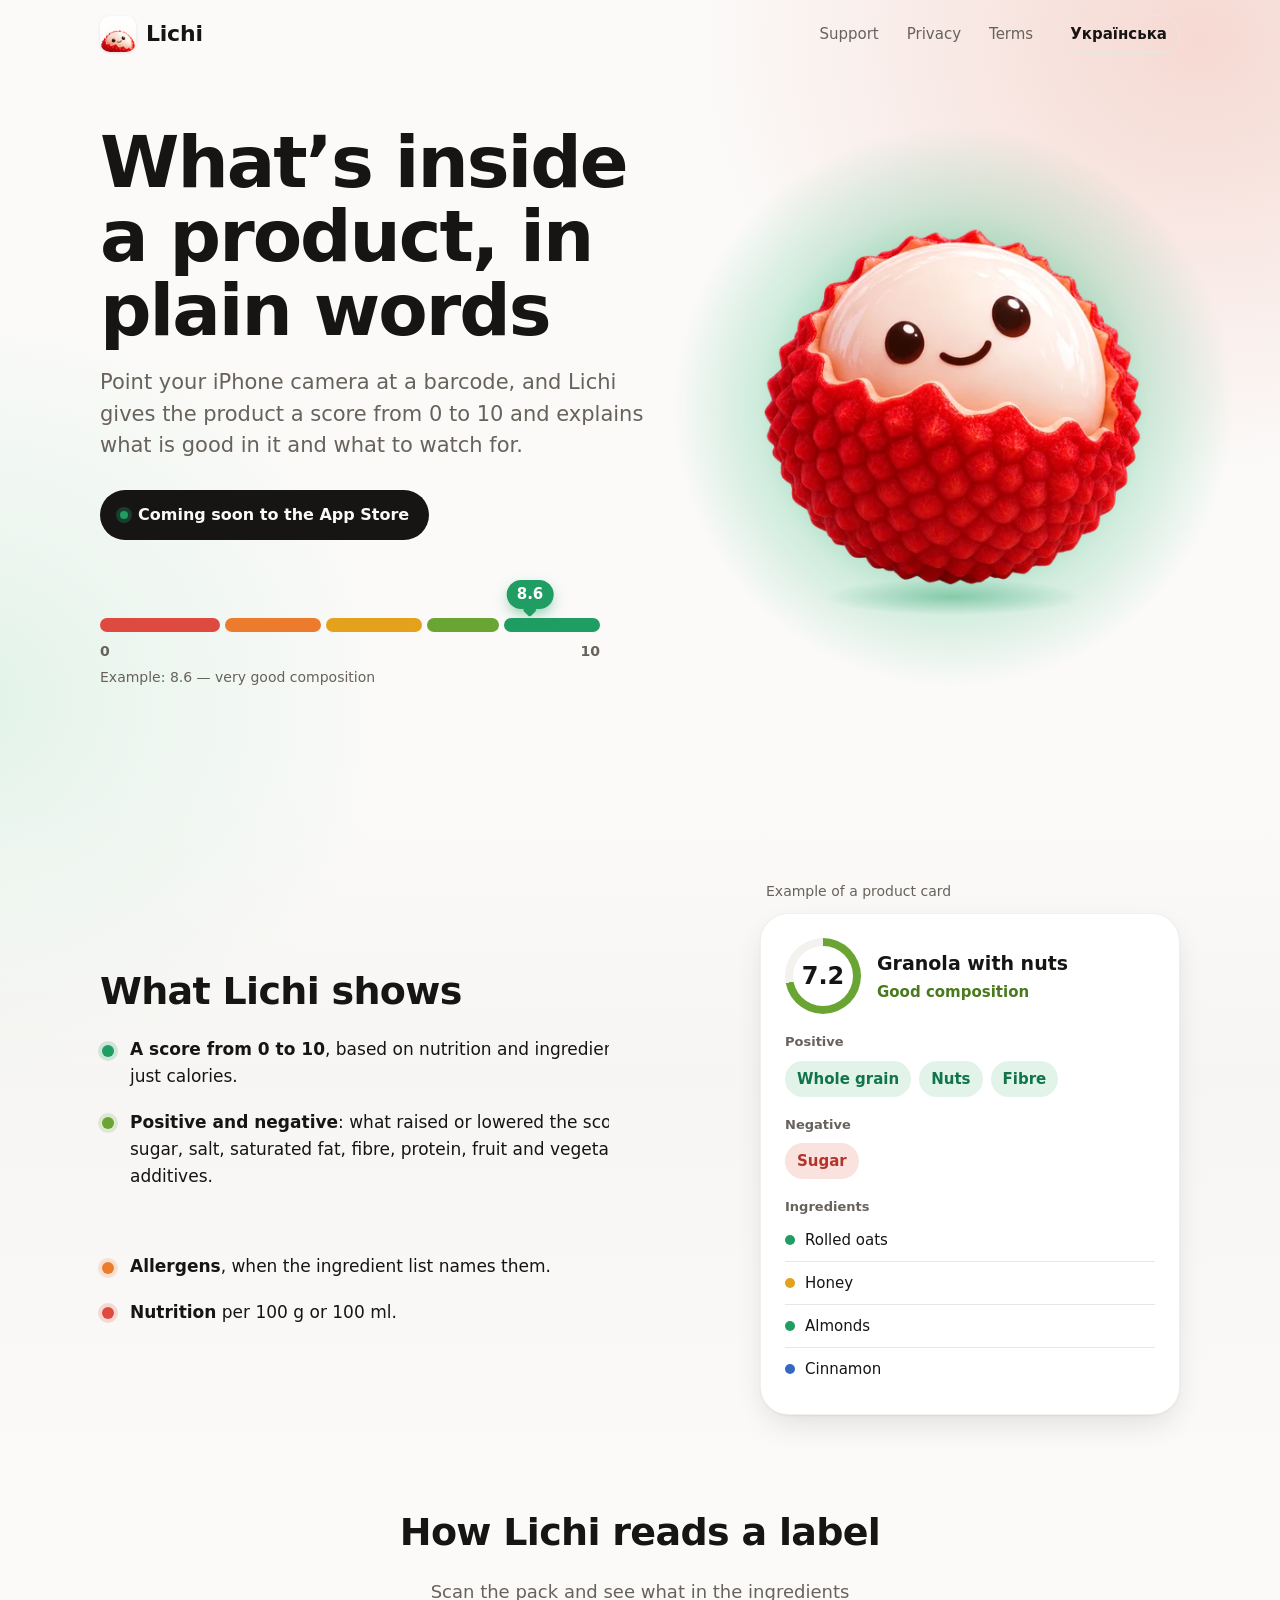
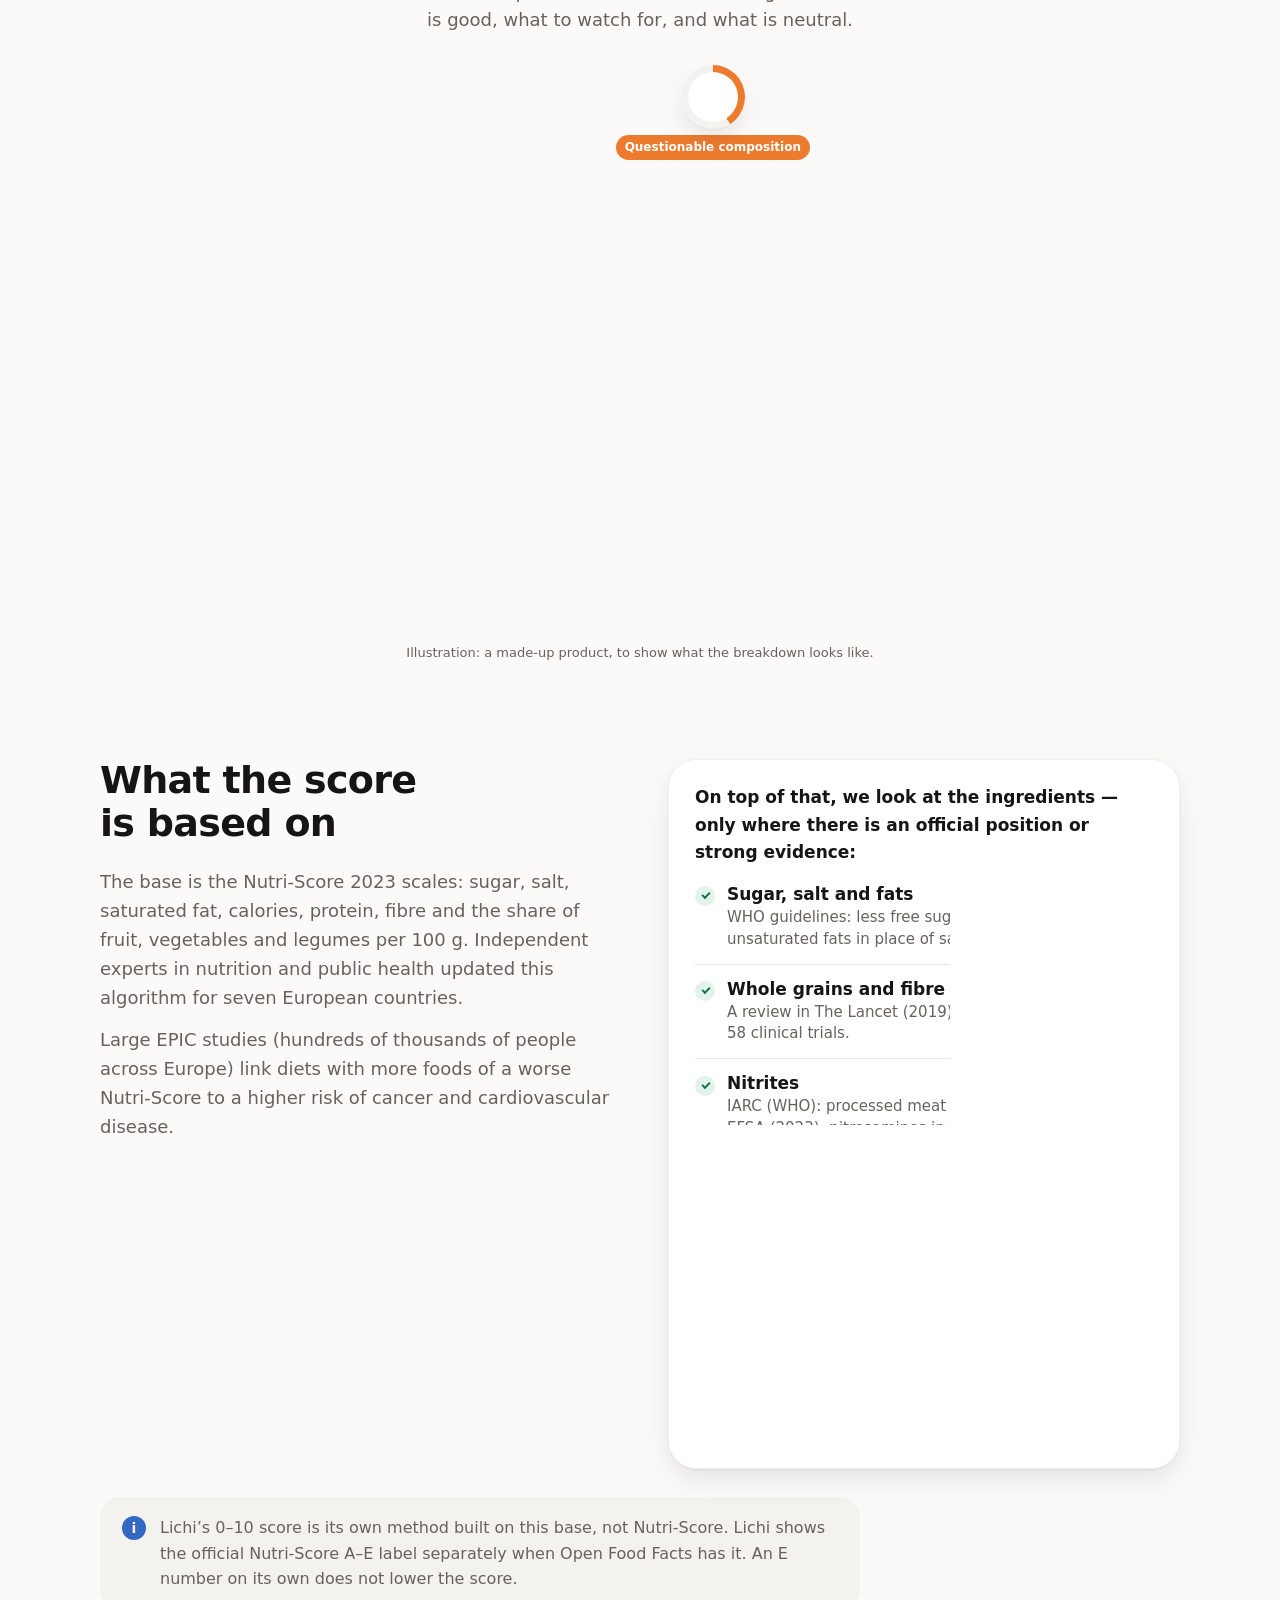
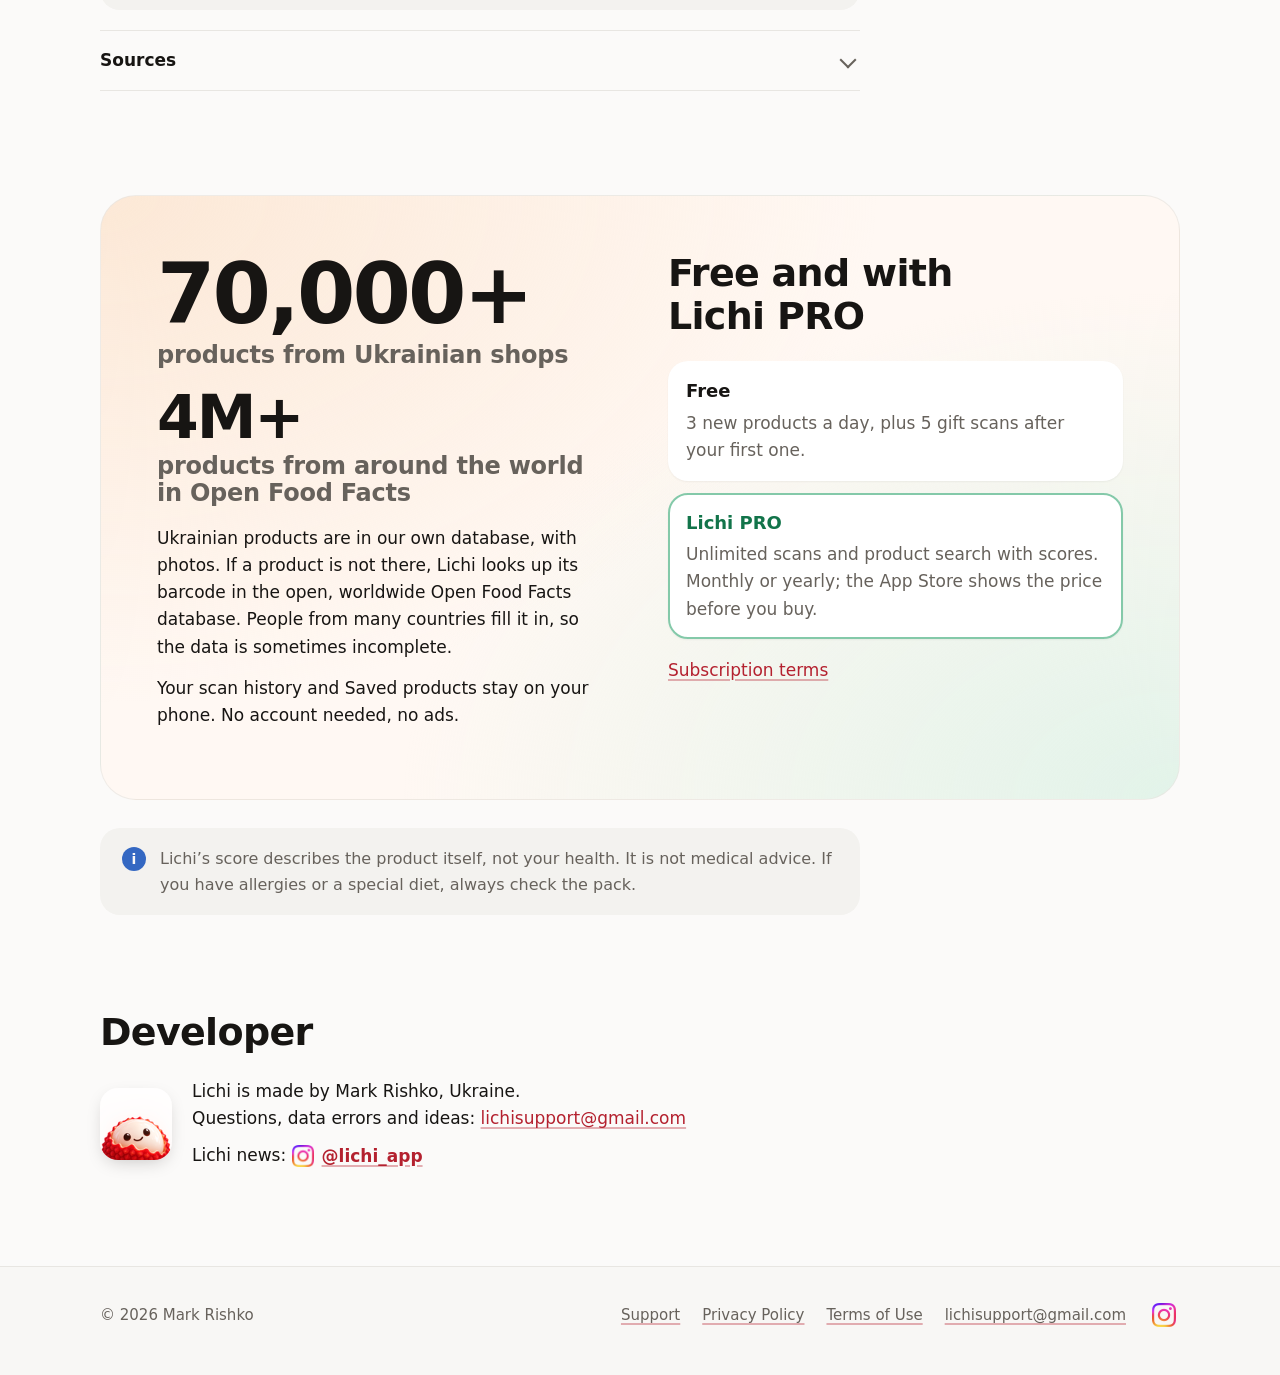
==== commit a1076104: "Links without .html (lichi.mom/privacy, /terms, /support) Mark (2026-10-30): «html» in the address i" ====
--- a/en/index.html
+++ b/en/index.html
@@ -28,7 +28,7 @@
 <header class="site-head">
   <div class="wrap">
     <a class="brand" href="./"><img src="../assets/icon-96.png" alt="" width="36" height="36">Lichi</a>
-    <nav class="site-nav" aria-label="Sections"><a href="support.html">Support</a><a href="privacy.html">Privacy</a><a href="terms.html">Terms</a></nav>
+    <nav class="site-nav" aria-label="Sections"><a href="support">Support</a><a href="privacy">Privacy</a><a href="terms">Terms</a></nav>
     <a class="lang" href="../" hreflang="uk" lang="uk">Українська</a>
   </div>
 </header>
@@ -154,7 +154,7 @@
           <div><dt>Free</dt><dd>3 new products a day, plus 5 gift scans after your first one.</dd></div>
           <div class="pro"><dt>Lichi PRO</dt><dd>Unlimited scans and product search with scores. Monthly or yearly; the App Store shows the price before you buy.</dd></div>
         </dl>
-        <p><a href="terms.html#pro">Subscription terms</a></p>
+        <p><a href="terms#pro">Subscription terms</a></p>
       </div>
     </div>
     <p class="note">Lichi’s score describes the product itself, not your health. It is not medical advice. If you have allergies or a special diet, always check the pack.</p>
@@ -178,7 +178,7 @@
 <footer class="site-foot">
   <div class="wrap">
     <span>© 2026 Mark Rishko</span>
-    <nav aria-label="Documents"><a href="support.html">Support</a><a href="privacy.html">Privacy Policy</a><a href="terms.html">Terms of Use</a><a href="mailto:lichisupport@gmail.com">lichisupport@gmail.com</a><a class="ig-only" href="https://www.instagram.com/lichi_app/"><img src="../assets/instagram.png" alt="Instagram @lichi_app" width="24" height="24"></a></nav>
+    <nav aria-label="Documents"><a href="support">Support</a><a href="privacy">Privacy Policy</a><a href="terms">Terms of Use</a><a href="mailto:lichisupport@gmail.com">lichisupport@gmail.com</a><a class="ig-only" href="https://www.instagram.com/lichi_app/"><img src="../assets/instagram.png" alt="Instagram @lichi_app" width="24" height="24"></a></nav>
   </div>
 </footer>
 <script src="../assets/site.js" defer></script>
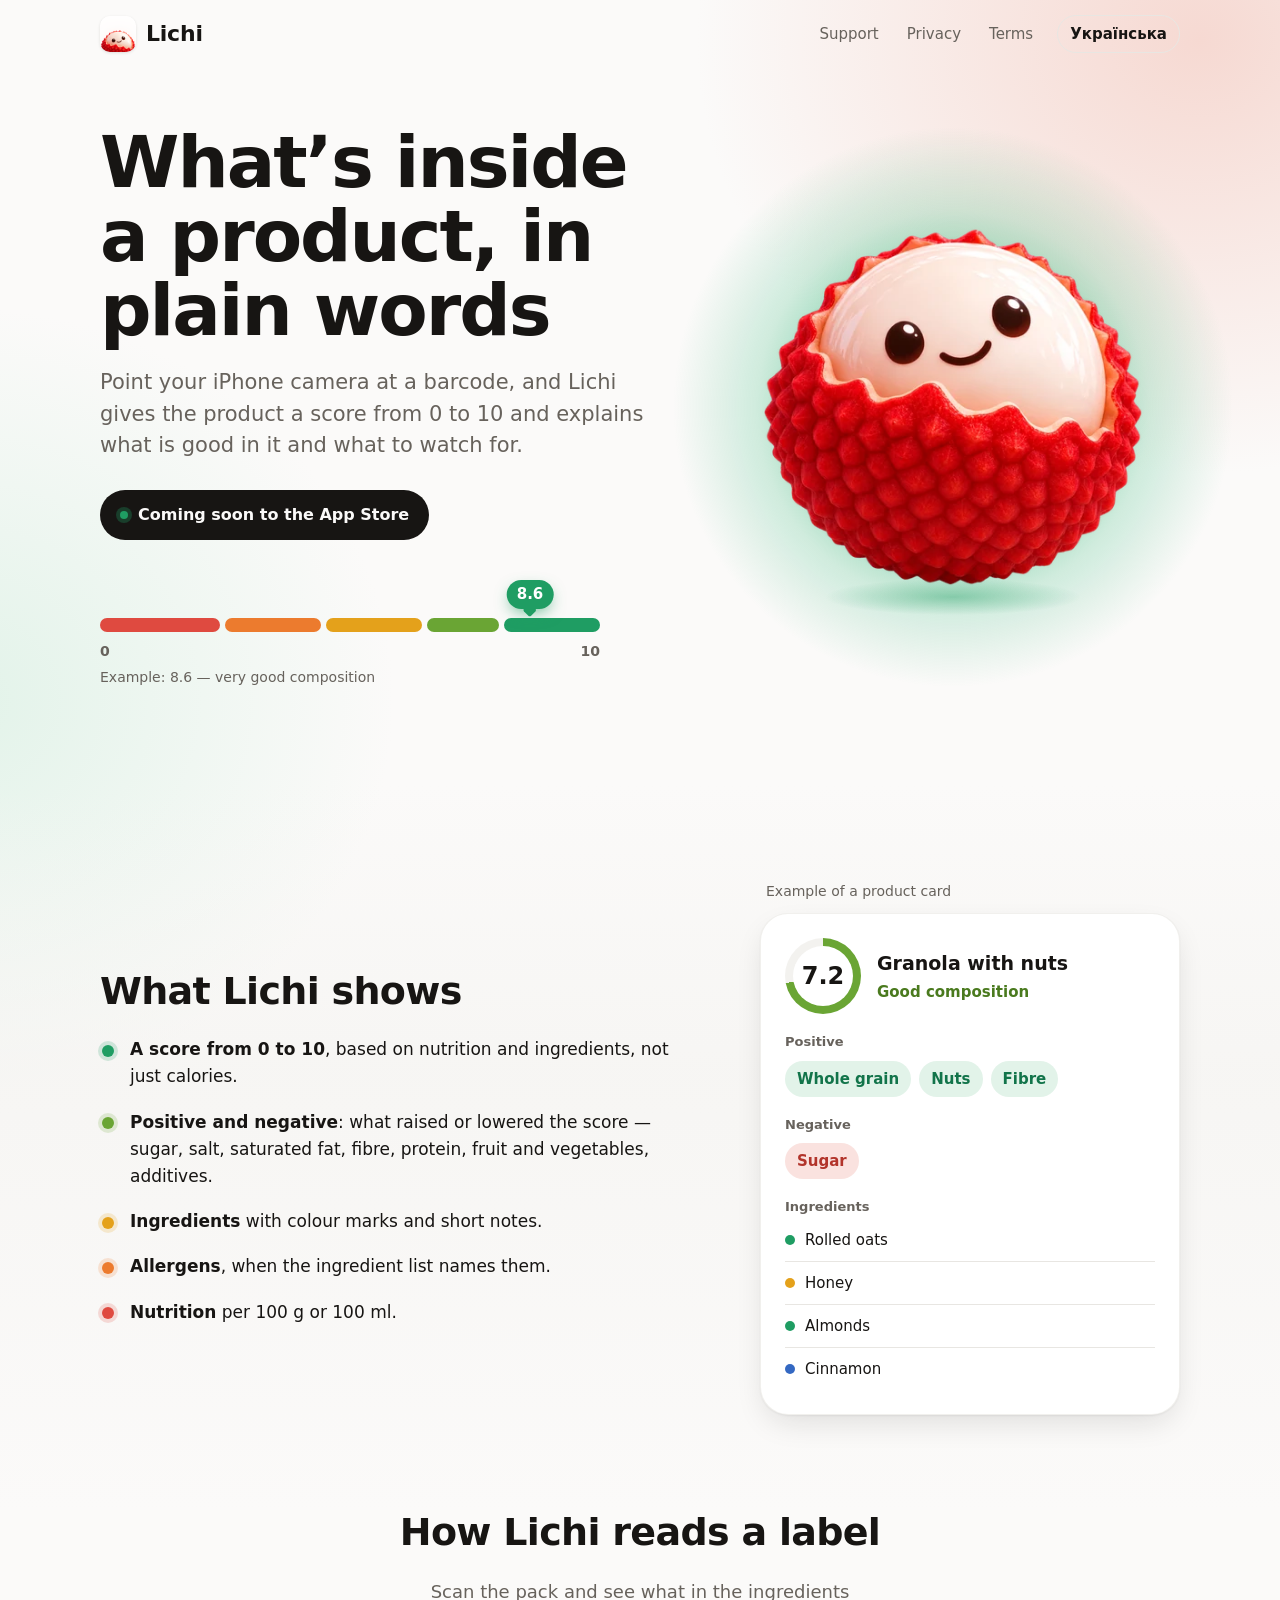
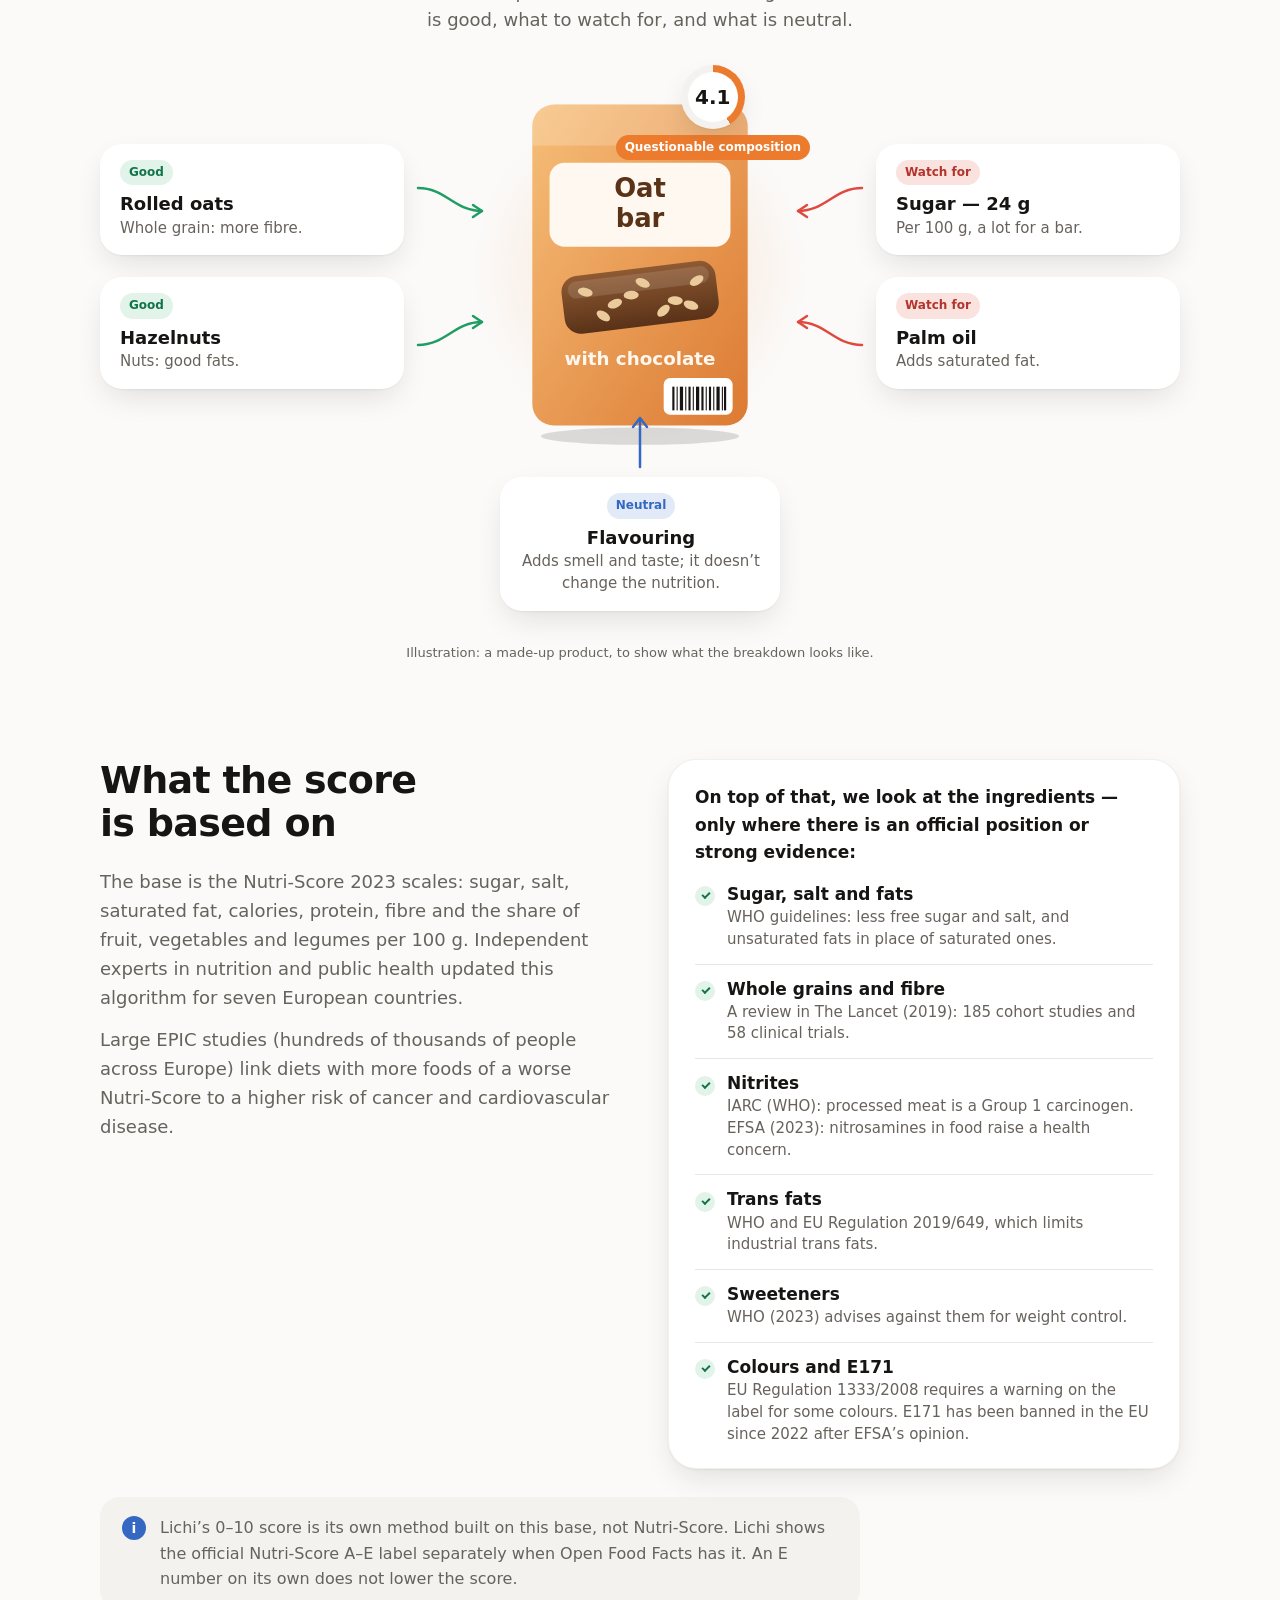
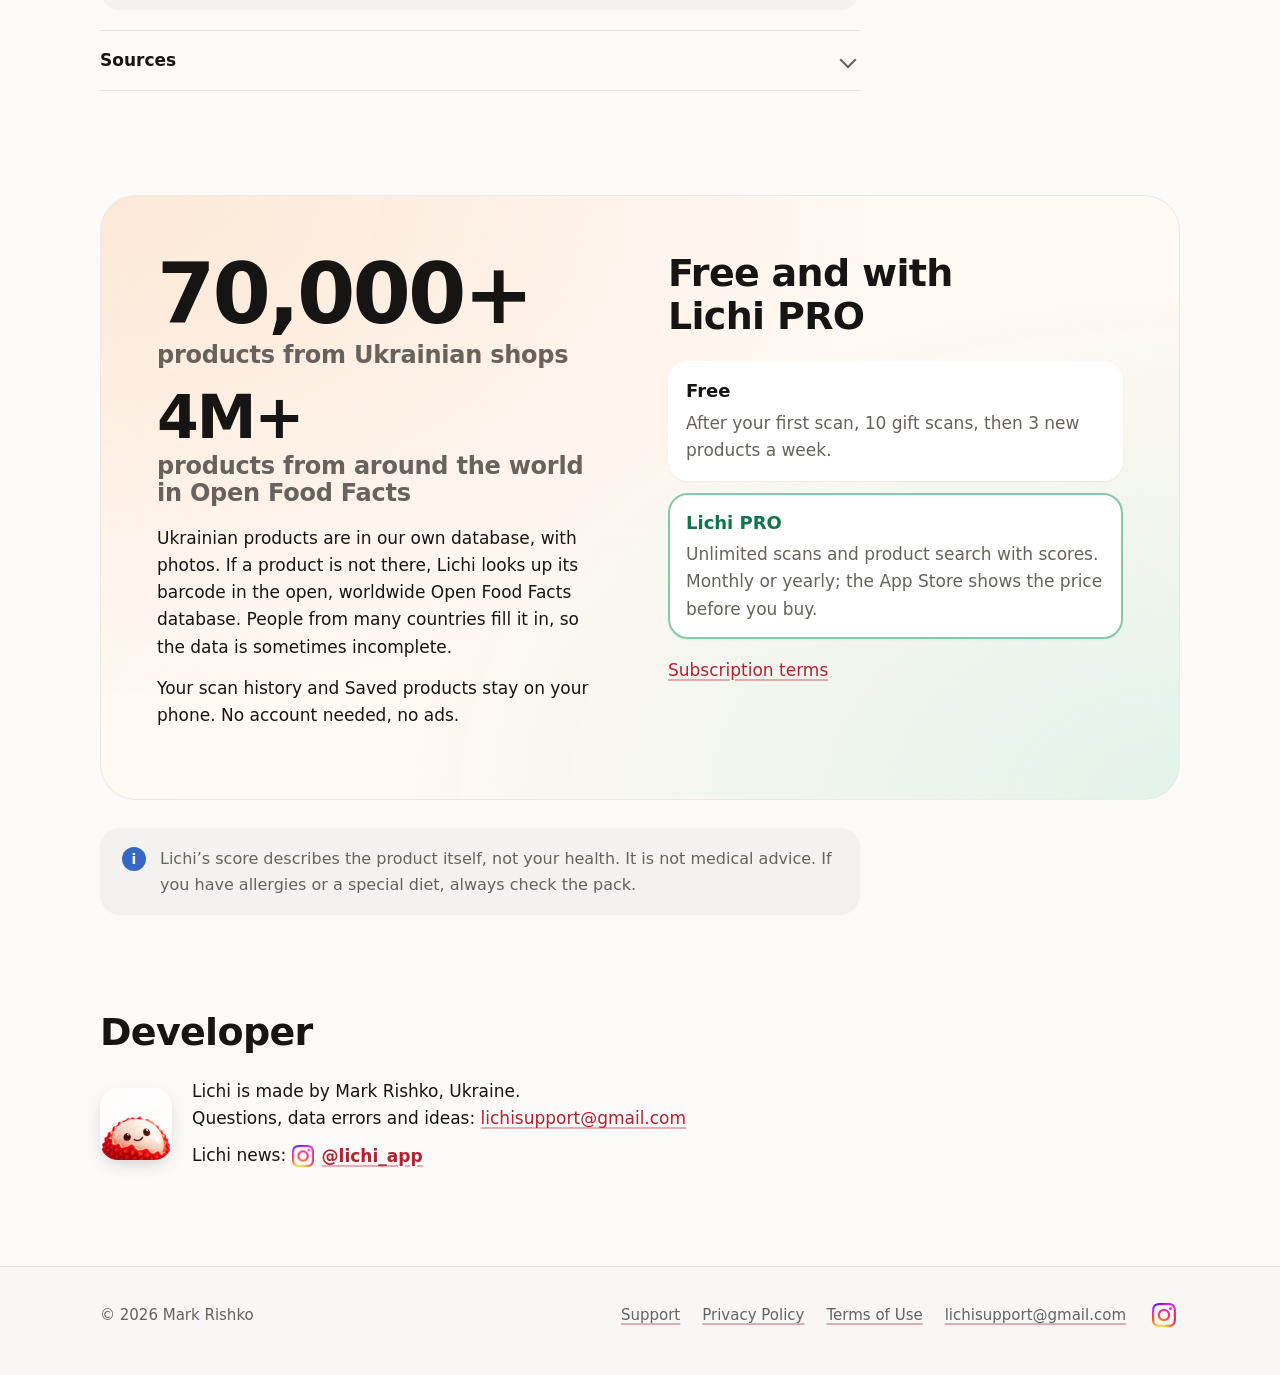
==== commit aa08ef43: "Free scans: 10 gift, then 3 new products a week; Keychain counter in the privacy policy The app (1.0" ====
--- a/en/index.html
+++ b/en/index.html
@@ -151,7 +151,7 @@
       <div class="sheet-pro">
         <h2>Free and with Lichi PRO</h2>
         <dl class="plans">
-          <div><dt>Free</dt><dd>3 new products a day, plus 5 gift scans after your first one.</dd></div>
+          <div><dt>Free</dt><dd>After your first scan, 10 gift scans, then 3 new products a week.</dd></div>
           <div class="pro"><dt>Lichi PRO</dt><dd>Unlimited scans and product search with scores. Monthly or yearly; the App Store shows the price before you buy.</dd></div>
         </dl>
         <p><a href="terms#pro">Subscription terms</a></p>
